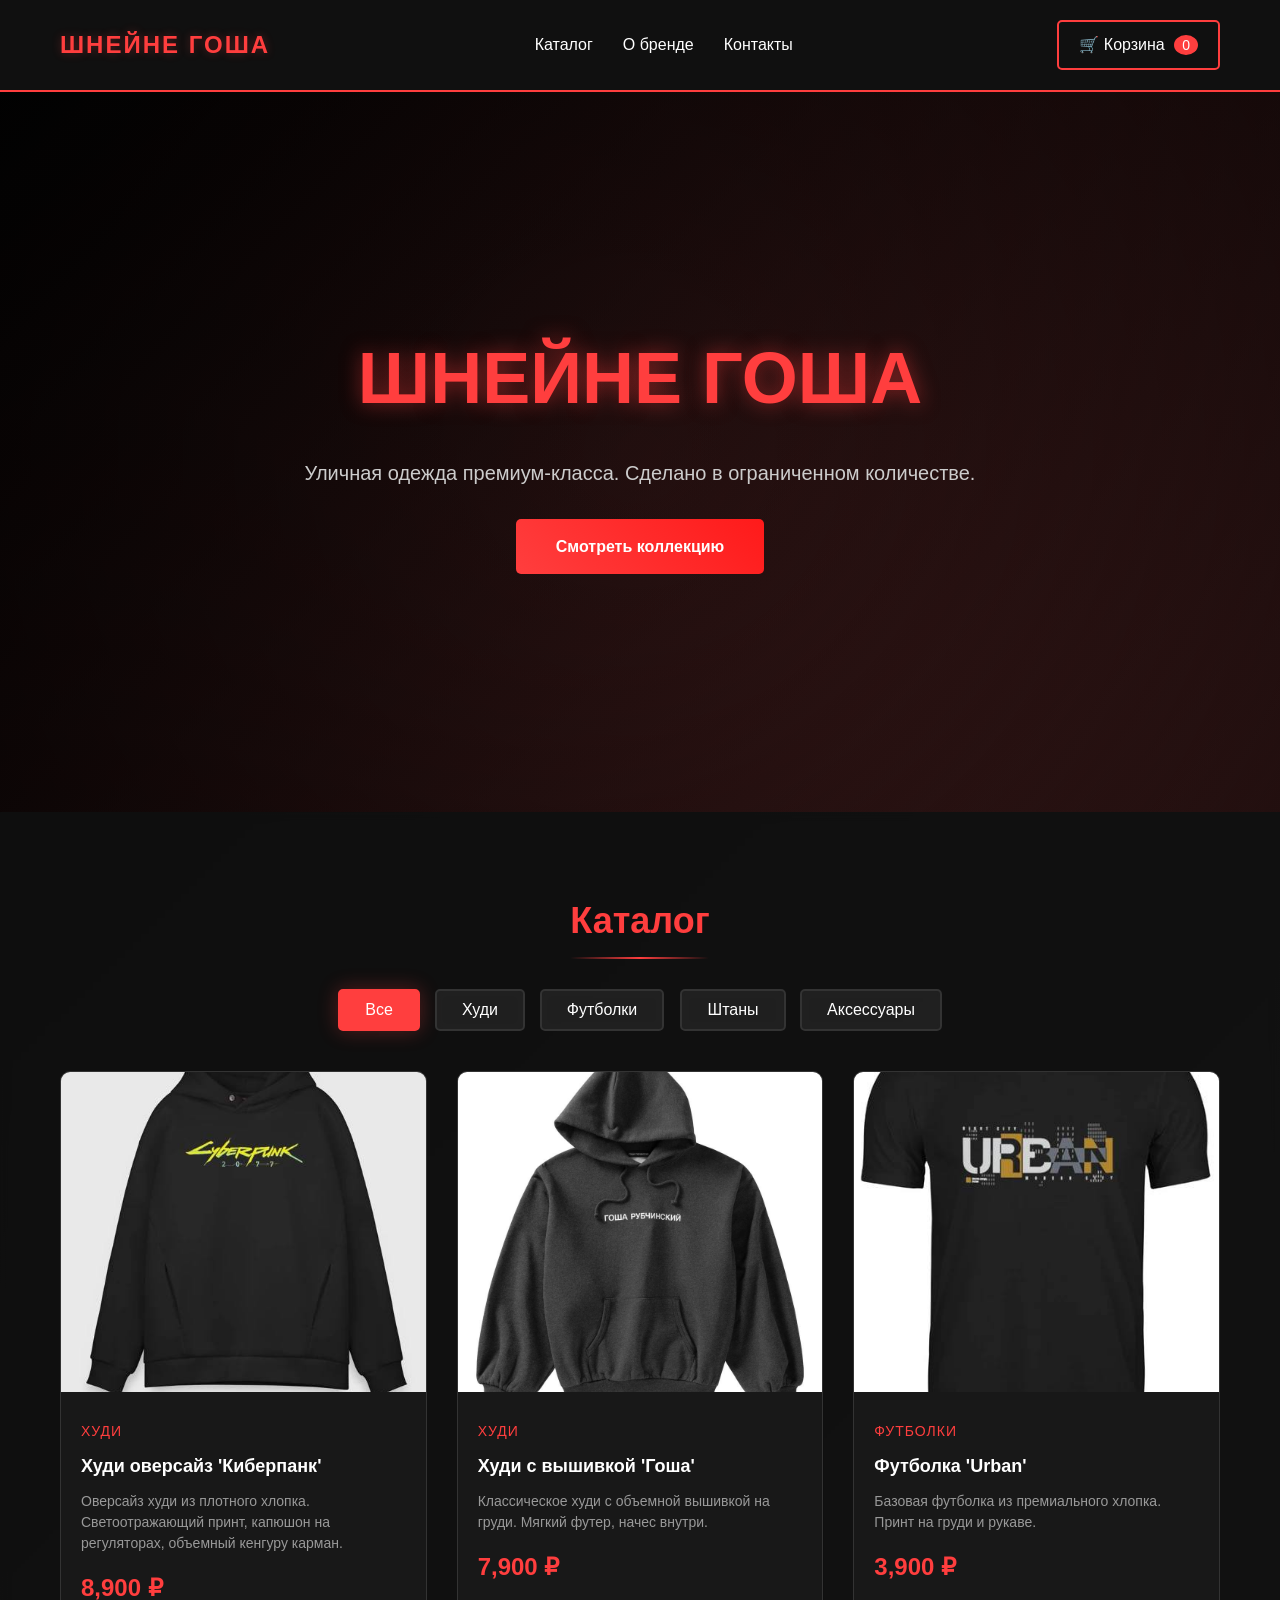
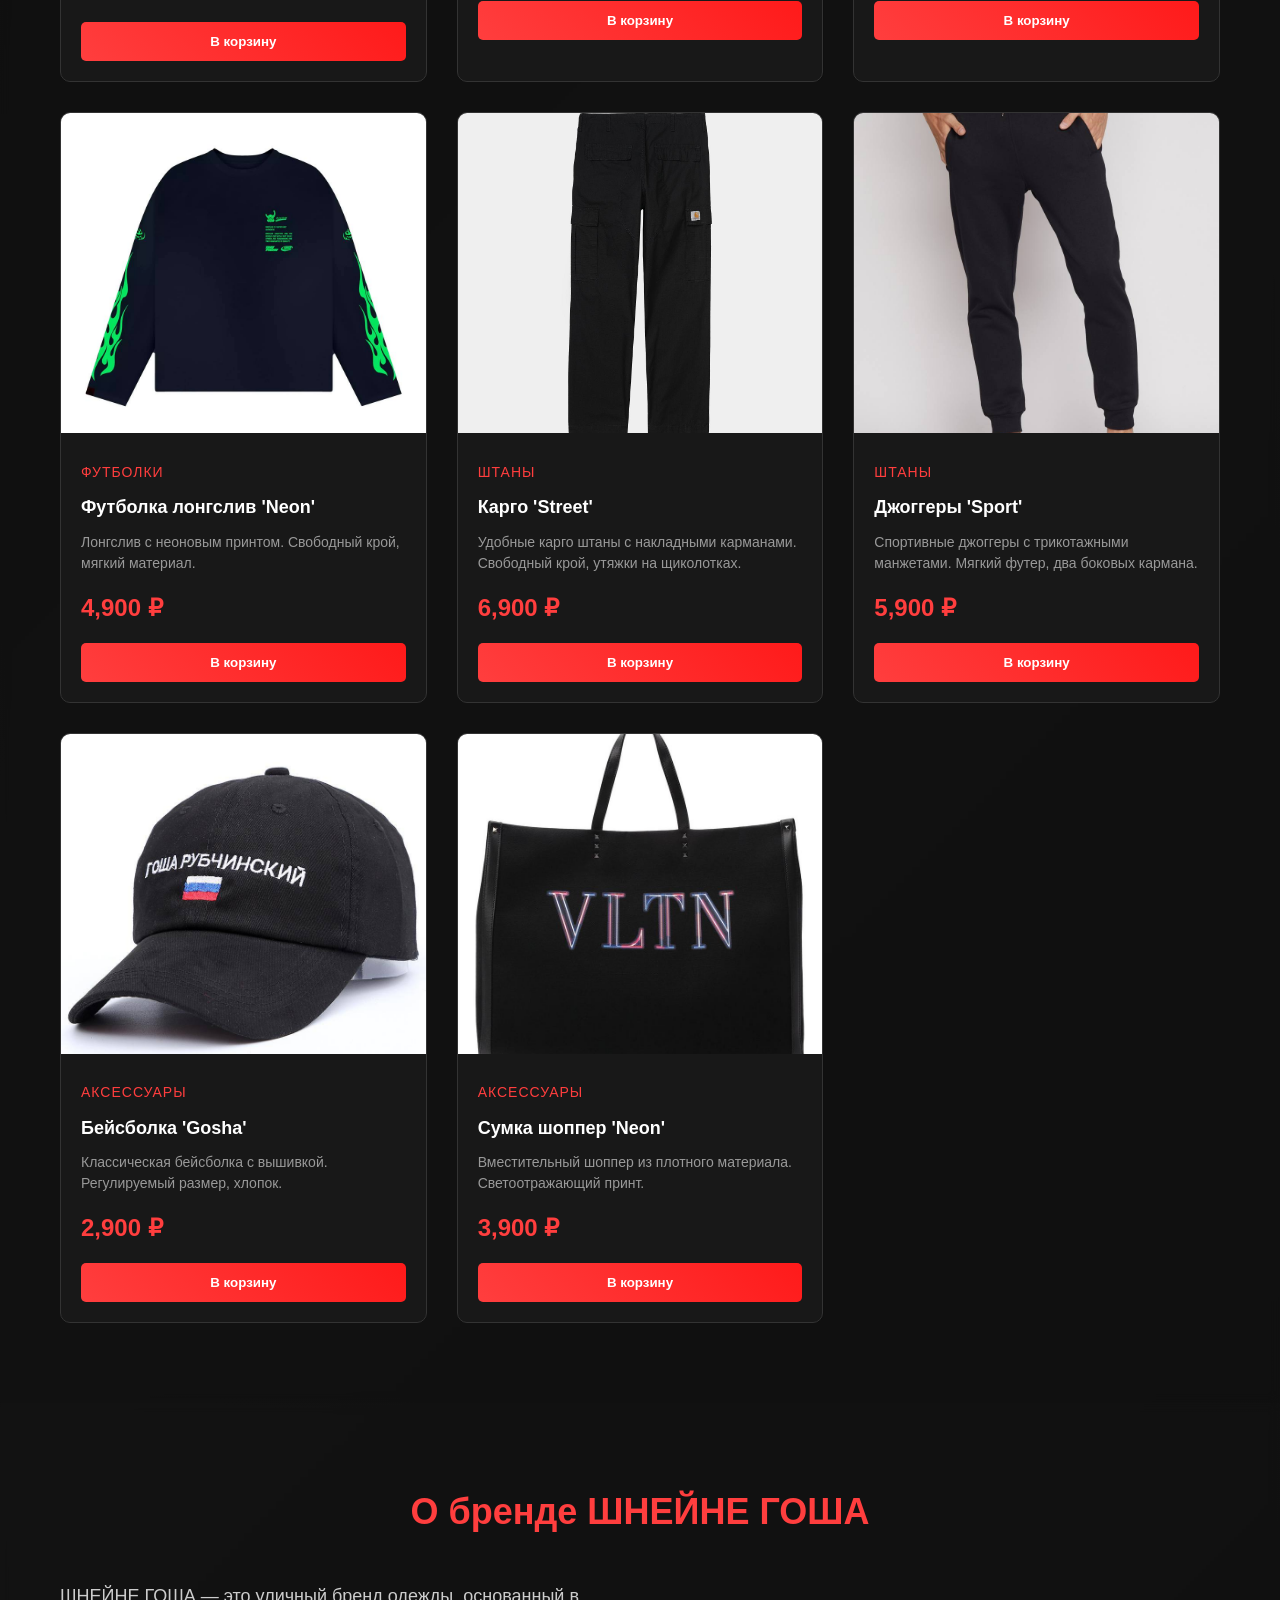
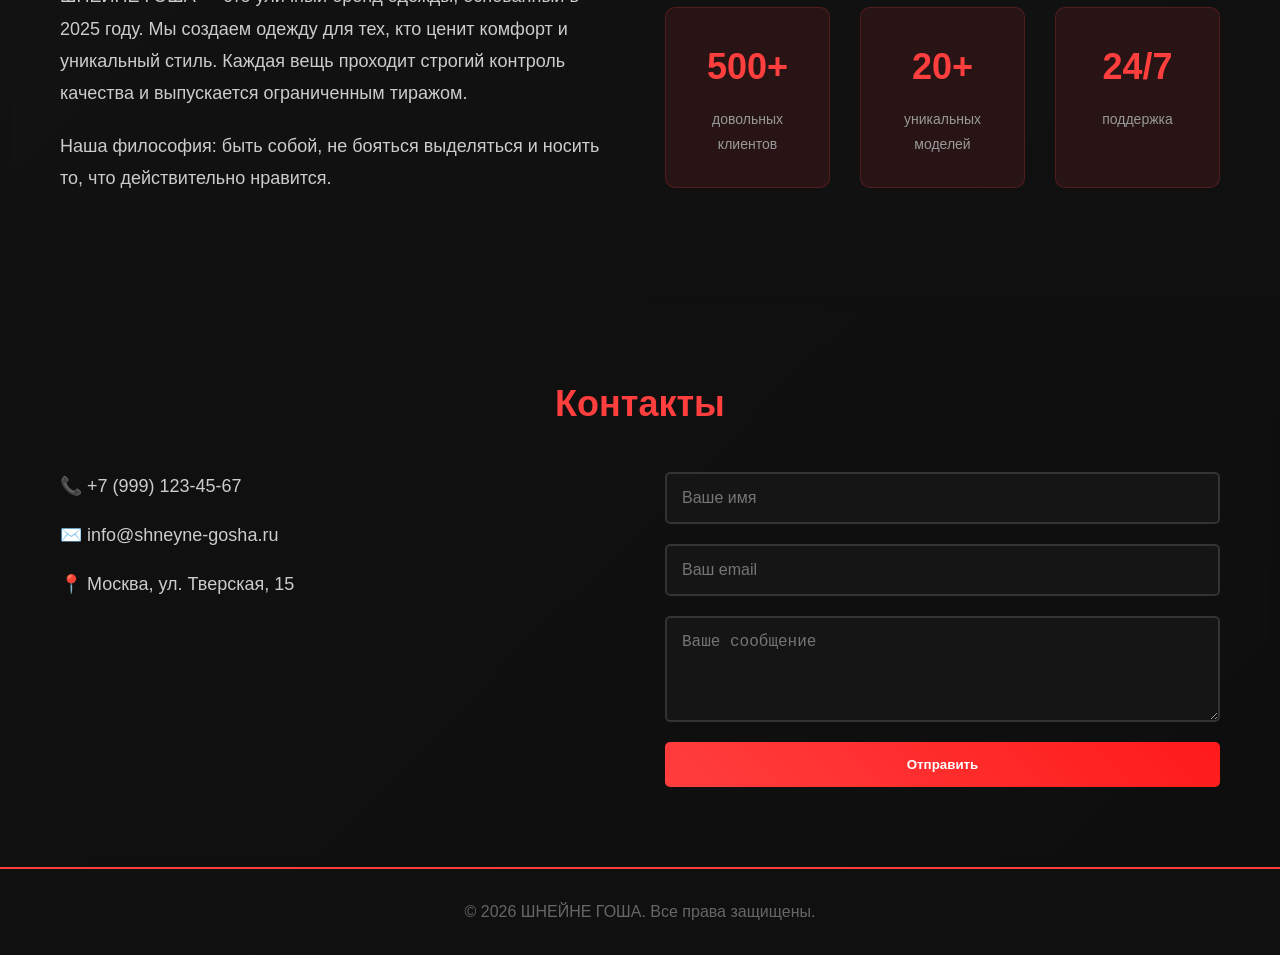
==== index.html @ 8d658443 "sait" ====
<!DOCTYPE html>
<html lang="ru">

<head>
  <meta charset="UTF-8">
  <meta name="viewport" content="width=device-width, initial-scale=1.0">
  <title>ШНЕЙНЕ ГОША | Официальный магазин одежды</title>
  <link rel="stylesheet" href="css/style.css">
</head>

<body>
  <!-- Навигация -->
  <nav class="navbar">
    <div class="container">
      <a href="index.html" class="logo">ШНЕЙНЕ ГОША</a>
      <ul class="nav-links">
        <li><a href="index.html">Каталог</a></li>
        <li><a href="#about">О бренде</a></li>
        <li><a href="#contact">Контакты</a></li>
      </ul>
      <a href="cart.html" class="cart-btn">
        🛒 Корзина <span class="cart-count">0</span>
      </a>
    </div>
  </nav>

  <!-- Герой секция -->
  <section class="hero">
    <div class="container">
      <h1>ШНЕЙНЕ ГОША</h1>
      <p>Уличная одежда премиум-класса. Сделано в ограниченном количестве.</p>
      <a href="#catalog" class="btn">Смотреть коллекцию</a>
    </div>
  </section>

  <!-- Каталог товаров -->
  <section id="catalog" class="catalog">
    <div class="container">
      <h2>Каталог</h2>
      <div class="filters">
        <button class="filter-btn active" data-category="all">Все</button>
        <button class="filter-btn" data-category="hoodies">Худи</button>
        <button class="filter-btn" data-category="tshirts">Футболки</button>
        <button class="filter-btn" data-category="pants">Штаны</button>
        <button class="filter-btn" data-category="accessories">Аксессуары</button>
      </div>

      <div class="products-grid" id="products-grid">
        <!-- Товары будут загружаться через JS -->
      </div>
    </div>
  </section>

  <!-- О бренде -->
  <section id="about" class="about">
    <div class="container">
      <h2>О бренде ШНЕЙНЕ ГОША</h2>
      <div class="about-content">
        <div class="about-text">
          <p>ШНЕЙНЕ ГОША — это уличный бренд одежды, основанный в 2025 году. Мы создаем одежду для тех, кто ценит
            комфорт и уникальный стиль. Каждая вещь проходит строгий контроль качества и выпускается ограниченным
            тиражом.</p>
          <p>Наша философия: быть собой, не бояться выделяться и носить то, что действительно нравится.</p>
        </div>
        <div class="about-stats">
          <div class="stat">
            <span class="stat-number">500+</span>
            <span class="stat-label">довольных клиентов</span>
          </div>
          <div class="stat">
            <span class="stat-number">20+</span>
            <span class="stat-label">уникальных моделей</span>
          </div>
          <div class="stat">
            <span class="stat-number">24/7</span>
            <span class="stat-label">поддержка</span>
          </div>
        </div>
      </div>
    </div>
  </section>

  <!-- Контакты -->
  <section id="contact" class="contact">
    <div class="container">
      <h2>Контакты</h2>
      <div class="contact-content">
        <div class="contact-info">
          <p>📞 +7 (999) 123-45-67</p>
          <p>✉️ info@shneyne-gosha.ru</p>
          <p>📍 Москва, ул. Тверская, 15</p>
        </div>
        <form class="contact-form" id="contactForm">
          <input type="text" placeholder="Ваше имя" required>
          <input type="email" placeholder="Ваш email" required>
          <textarea placeholder="Ваше сообщение" rows="4" required></textarea>
          <button type="submit" class="btn">Отправить</button>
        </form>
      </div>
    </div>
  </section>

  <!-- Футер -->
  <footer class="footer">
    <div class="container">
      <p>© 2026 ШНЕЙНЕ ГОША. Все права защищены.</p>
    </div>
  </footer>

  <script src="js/main.js"></script>
</body>

</html>
---- css/style.css ----
/* Общие стили с новым градиентным фоном */
* {
    margin: 0;
    padding: 0;
    box-sizing: border-box;
}

body {
    font-family: 'Inter', -apple-system, BlinkMacSystemFont, 'Segoe UI', Roboto, sans-serif;
    background: linear-gradient(135deg, #0a0a0a 0%, #1a1a1a 50%, #0f0f0f 100%);
    color: #ffffff;
    line-height: 1.6;
    min-height: 100vh;
}

.container {
    max-width: 1200px;
    margin: 0 auto;
    padding: 0 20px;
}

/* Навигация */
.navbar {
    background: rgba(17, 17, 17, 0.95);
    backdrop-filter: blur(10px);
    padding: 20px 0;
    position: sticky;
    top: 0;
    z-index: 1000;
    border-bottom: 2px solid #ff3e3e;
}

.navbar .container {
    display: flex;
    justify-content: space-between;
    align-items: center;
}

.logo {
    font-size: 24px;
    font-weight: 800;
    color: #ff3e3e;
    text-decoration: none;
    letter-spacing: 2px;
    text-shadow: 0 0 10px rgba(255, 62, 62, 0.3);
}

.nav-links {
    display: flex;
    list-style: none;
    gap: 30px;
}

.nav-links a {
    color: #ffffff;
    text-decoration: none;
    font-weight: 500;
    transition: all 0.3s;
    position: relative;
}

.nav-links a::after {
    content: '';
    position: absolute;
    bottom: -5px;
    left: 0;
    width: 0;
    height: 2px;
    background: #ff3e3e;
    transition: width 0.3s;
}

.nav-links a:hover::after {
    width: 100%;
}

.nav-links a:hover {
    color: #ff3e3e;
}

.cart-btn {
    background: none;
    border: 2px solid #ff3e3e;
    color: #ffffff;
    padding: 10px 20px;
    cursor: pointer;
    font-size: 16px;
    border-radius: 5px;
    transition: all 0.3s;
    text-decoration: none;
    display: inline-block;
}

.cart-btn:hover {
    background-color: #ff3e3e;
    transform: scale(1.05);
    box-shadow: 0 0 20px rgba(255, 62, 62, 0.3);
}

.cart-count {
    background-color: #ff3e3e;
    padding: 2px 8px;
    border-radius: 50%;
    margin-left: 5px;
    font-size: 14px;
}

/* Герой секция */
.hero {
    height: 80vh;
    background: linear-gradient(135deg, rgba(0, 0, 0, 0.8) 0%, rgba(255, 62, 62, 0.2) 100%),
                url('https://via.placeholder.com/1920x1080/1a1a1a/ff3e3e?text=SHNEYNE+GOSHA') center/cover;
    display: flex;
    align-items: center;
    text-align: center;
    position: relative;
    overflow: hidden;
}

.hero::before {
    content: '';
    position: absolute;
    top: 0;
    left: 0;
    right: 0;
    bottom: 0;
    background: radial-gradient(circle at center, transparent 0%, rgba(0,0,0,0.5) 100%);
    pointer-events: none;
}

.hero .container {
    position: relative;
    z-index: 1;
}

.hero h1 {
    font-size: 72px;
    margin-bottom: 20px;
    color: #ff3e3e;
    text-shadow: 0 0 20px rgba(255, 62, 62, 0.5);
    animation: glow 2s ease-in-out infinite alternate;
}

@keyframes glow {
    from { text-shadow: 0 0 20px rgba(255, 62, 62, 0.5); }
    to { text-shadow: 0 0 40px rgba(255, 62, 62, 0.8), 0 0 60px rgba(255, 62, 62, 0.3); }
}

.hero p {
    font-size: 20px;
    margin-bottom: 30px;
    color: #cccccc;
}

.btn {
    display: inline-block;
    padding: 15px 40px;
    background: linear-gradient(45deg, #ff3e3e, #ff1a1a);
    color: #ffffff;
    text-decoration: none;
    border-radius: 5px;
    font-weight: 600;
    transition: all 0.3s;
    border: none;
    cursor: pointer;
    position: relative;
    overflow: hidden;
}

.btn::before {
    content: '';
    position: absolute;
    top: 0;
    left: -100%;
    width: 100%;
    height: 100%;
    background: linear-gradient(90deg, transparent, rgba(255,255,255,0.2), transparent);
    transition: left 0.5s;
}

.btn:hover::before {
    left: 100%;
}

.btn:hover {
    transform: translateY(-2px);
    box-shadow: 0 5px 30px rgba(255, 62, 62, 0.4);
}

/* Каталог */
.catalog {
    padding: 80px 0;
    background: rgba(15, 15, 15, 0.7);
    backdrop-filter: blur(5px);
}

.catalog h2 {
    text-align: center;
    font-size: 36px;
    margin-bottom: 40px;
    color: #ff3e3e;
    position: relative;
    display: inline-block;
    left: 50%;
    transform: translateX(-50%);
}

.catalog h2::after {
    content: '';
    position: absolute;
    bottom: -10px;
    left: 0;
    width: 100%;
    height: 2px;
    background: linear-gradient(90deg, transparent, #ff3e3e, transparent);
}

.filters {
    display: flex;
    justify-content: center;
    gap: 15px;
    margin-bottom: 40px;
    flex-wrap: wrap;
}

.filter-btn {
    padding: 10px 25px;
    background: rgba(51, 51, 51, 0.5);
    border: 2px solid #333333;
    color: #ffffff;
    cursor: pointer;
    border-radius: 5px;
    font-size: 16px;
    transition: all 0.3s;
    backdrop-filter: blur(5px);
}

.filter-btn:hover,
.filter-btn.active {
    background-color: #ff3e3e;
    border-color: #ff3e3e;
    box-shadow: 0 0 20px rgba(255, 62, 62, 0.3);
}

.products-grid {
    display: grid;
    grid-template-columns: repeat(auto-fill, minmax(280px, 1fr));
    gap: 30px;
}

.product-card {
    background: rgba(26, 26, 26, 0.9);
    backdrop-filter: blur(10px);
    border-radius: 10px;
    overflow: hidden;
    transition: all 0.3s;
    cursor: pointer;
    border: 1px solid #333333;
    position: relative;
}

.product-card::before {
    content: '';
    position: absolute;
    top: 0;
    left: 0;
    right: 0;
    bottom: 0;
    border-radius: 10px;
    padding: 2px;
    background: linear-gradient(45deg, transparent, #ff3e3e, transparent);
    -webkit-mask: linear-gradient(#fff 0 0) content-box, linear-gradient(#fff 0 0);
    mask: linear-gradient(#fff 0 0) content-box, linear-gradient(#fff 0 0);
    -webkit-mask-composite: xor;
    mask-composite: exclude;
    opacity: 0;
    transition: opacity 0.3s;
}

.product-card:hover::before {
    opacity: 1;
}

.product-card:hover {
    transform: translateY(-5px) scale(1.02);
    box-shadow: 0 10px 40px rgba(255, 62, 62, 0.2);
}

.product-image {
    width: 100%;
    height: 320px;
    object-fit: cover;
    background: linear-gradient(45deg, #262626, #1a1a1a);
}

.product-info {
    padding: 20px;
}

.product-title {
    font-size: 18px;
    font-weight: 600;
    margin-bottom: 10px;
    color: #ffffff;
}

.product-category {
    color: #ff3e3e;
    font-size: 14px;
    margin-bottom: 10px;
    text-transform: uppercase;
    letter-spacing: 1px;
}

.product-description {
    color: #999999;
    font-size: 14px;
    margin-bottom: 15px;
    line-height: 1.5;
}

.product-price {
    font-size: 24px;
    font-weight: 700;
    color: #ff3e3e;
    margin-bottom: 15px;
}

.add-to-cart {
    width: 100%;
    padding: 12px;
    background: linear-gradient(45deg, #ff3e3e, #ff1a1a);
    color: #ffffff;
    border: none;
    border-radius: 5px;
    font-weight: 600;
    cursor: pointer;
    transition: all 0.3s;
    position: relative;
    overflow: hidden;
}

.add-to-cart:hover {
    transform: scale(1.02);
    box-shadow: 0 0 20px rgba(255, 62, 62, 0.3);
}

/* О бренде */
.about {
    padding: 80px 0;
    background: rgba(17, 17, 17, 0.7);
    backdrop-filter: blur(5px);
}

.about h2 {
    text-align: center;
    font-size: 36px;
    margin-bottom: 40px;
    color: #ff3e3e;
}

.about-content {
    display: grid;
    grid-template-columns: 1fr 1fr;
    gap: 50px;
    align-items: center;
}

.about-text p {
    margin-bottom: 20px;
    color: #cccccc;
    font-size: 18px;
    line-height: 1.8;
}

.about-stats {
    display: grid;
    grid-template-columns: repeat(3, 1fr);
    gap: 30px;
    text-align: center;
}

.stat {
    background: rgba(255, 62, 62, 0.1);
    padding: 30px;
    border-radius: 10px;
    border: 1px solid rgba(255, 62, 62, 0.2);
    transition: transform 0.3s;
}

.stat:hover {
    transform: translateY(-5px);
    background: rgba(255, 62, 62, 0.15);
}

.stat-number {
    display: block;
    font-size: 36px;
    font-weight: 700;
    color: #ff3e3e;
    margin-bottom: 10px;
}

.stat-label {
    color: #999999;
    font-size: 14px;
}

/* Контакты */
.contact {
    padding: 80px 0;
    background: rgba(15, 15, 15, 0.7);
    backdrop-filter: blur(5px);
}

.contact h2 {
    text-align: center;
    font-size: 36px;
    margin-bottom: 40px;
    color: #ff3e3e;
}

.contact-content {
    display: grid;
    grid-template-columns: 1fr 1fr;
    gap: 50px;
}

.contact-info p {
    margin-bottom: 20px;
    font-size: 18px;
    color: #cccccc;
    display: flex;
    align-items: center;
    gap: 10px;
}

.contact-form {
    display: flex;
    flex-direction: column;
    gap: 20px;
}

.contact-form input,
.contact-form textarea {
    padding: 15px;
    background: rgba(26, 26, 26, 0.7);
    border: 2px solid #333333;
    color: #ffffff;
    border-radius: 5px;
    font-size: 16px;
    transition: all 0.3s;
    backdrop-filter: blur(5px);
}

.contact-form input:focus,
.contact-form textarea:focus {
    outline: none;
    border-color: #ff3e3e;
    box-shadow: 0 0 20px rgba(255, 62, 62, 0.2);
}

/* Страница товара */
.product-page {
    padding: 40px 0;
    min-height: 60vh;
}

.breadcrumbs {
    margin-bottom: 30px;
    color: #666666;
}

.breadcrumbs a {
    color: #ff3e3e;
    text-decoration: none;
    transition: color 0.3s;
}

.breadcrumbs a:hover {
    color: #ff1a1a;
    text-decoration: underline;
}

.product-detail {
    display: grid;
    grid-template-columns: 1fr 1fr;
    gap: 50px;
    margin-bottom: 60px;
}

.product-detail-image {
    width: 100%;
    height: 500px;
    object-fit: cover;
    border-radius: 10px;
    background: linear-gradient(45deg, #1a1a1a, #262626);
    border: 1px solid #333333;
    transition: transform 0.3s, box-shadow 0.3s;
}

.product-detail-image:hover {
    transform: scale(1.02);
    box-shadow: 0 0 40px rgba(255, 62, 62, 0.3);
}

.product-detail-info h1 {
    font-size: 36px;
    margin-bottom: 20px;
    color: #ffffff;
}

.product-detail-category {
    color: #ff3e3e;
    font-size: 16px;
    margin-bottom: 20px;
    text-transform: uppercase;
    letter-spacing: 2px;
}

.product-detail-price {
    font-size: 36px;
    font-weight: 700;
    color: #ff3e3e;
    margin-bottom: 30px;
}

.product-detail-description {
    color: #cccccc;
    margin-bottom: 30px;
    line-height: 1.8;
}

.product-specs {
    margin-bottom: 30px;
    padding: 20px;
    background: rgba(26, 26, 26, 0.7);
    border-radius: 5px;
    backdrop-filter: blur(5px);
    border: 1px solid #333333;
}

.product-specs h3 {
    color: #ffffff;
    margin-bottom: 15px;
}

.product-specs ul {
    list-style: none;
    color: #999999;
}

.product-specs li {
    margin-bottom: 10px;
    padding-left: 20px;
    position: relative;
}

.product-specs li:before {
    content: "•";
    color: #ff3e3e;
    position: absolute;
    left: 0;
    font-size: 20px;
}

/* Страница корзины */
.cart-page {
    padding: 40px 0;
    min-height: 60vh;
}

.cart-title {
    font-size: 36px;
    margin-bottom: 40px;
    color: #ff3e3e;
    text-align: center;
}

.cart-content {
    background: rgba(26, 26, 26, 0.7);
    backdrop-filter: blur(10px);
    border-radius: 10px;
    padding: 30px;
    border: 1px solid #333333;
}

.cart-empty {
    text-align: center;
    padding: 60px 20px;
}

.cart-empty p {
    color: #999999;
    font-size: 18px;
    margin-bottom: 30px;
}

.cart-items {
    margin-bottom: 30px;
}

.cart-item {
    display: grid;
    grid-template-columns: 100px 2fr 1fr 1fr auto;
    gap: 20px;
    align-items: center;
    padding: 20px;
    border-bottom: 1px solid #333333;
    transition: background-color 0.3s;
}

.cart-item:hover {
    background: rgba(255, 62, 62, 0.05);
}

.cart-item-image {
    width: 100px;
    height: 100px;
    object-fit: cover;
    border-radius: 5px;
    background: linear-gradient(45deg, #262626, #1a1a1a);
}

.cart-item-info h3 {
    color: #ffffff;
    margin-bottom: 5px;
    font-size: 18px;
}

.cart-item-info p {
    color: #999999;
    font-size: 14px;
}

.cart-item-price {
    color: #ff3e3e;
    font-size: 18px;
    font-weight: 600;
}

.cart-item-quantity {
    display: flex;
    align-items: center;
    gap: 10px;
}

.quantity-btn {
    width: 30px;
    height: 30px;
    background: rgba(255, 62, 62, 0.1);
    border: 1px solid #ff3e3e;
    color: #ffffff;
    cursor: pointer;
    border-radius: 5px;
    font-size: 18px;
    transition: all 0.3s;
}

.quantity-btn:hover {
    background: #ff3e3e;
}

.quantity-value {
    color: #ffffff;
    font-size: 16px;
    min-width: 30px;
    text-align: center;
}

.remove-btn {
    background: none;
    border: none;
    color: #ff3e3e;
    cursor: pointer;
    font-size: 20px;
    transition: all 0.3s;
    padding: 5px 10px;
}

.remove-btn:hover {
    transform: scale(1.2);
    color: #ff1a1a;
}

.cart-summary {
    background: rgba(0, 0, 0, 0.3);
    border-radius: 10px;
    padding: 30px;
    margin-top: 30px;
}

.cart-total {
    display: flex;
    justify-content: space-between;
    align-items: center;
    margin-bottom: 20px;
    font-size: 24px;
    color: #ffffff;
}

.cart-total span:last-child {
    color: #ff3e3e;
    font-weight: 700;
}

.cart-actions {
    display: flex;
    gap: 20px;
    justify-content: flex-end;
}

.clear-cart-btn {
    padding: 12px 30px;
    background: rgba(255, 62, 62, 0.1);
    border: 2px solid #ff3e3e;
    color: #ffffff;
    border-radius: 5px;
    cursor: pointer;
    font-size: 16px;
    font-weight: 600;
    transition: all 0.3s;
}

.clear-cart-btn:hover {
    background: #ff3e3e;
}

.checkout-btn {
    padding: 12px 40px;
    background: linear-gradient(45deg, #ff3e3e, #ff1a1a);
    border: none;
    color: #ffffff;
    border-radius: 5px;
    cursor: pointer;
    font-size: 16px;
    font-weight: 600;
    transition: all 0.3s;
}

.checkout-btn:hover {
    transform: translateY(-2px);
    box-shadow: 0 5px 30px rgba(255, 62, 62, 0.4);
}

/* Размеры */
.size-selector {
    margin-bottom: 30px;
}

.size-selector h3 {
    margin-bottom: 15px;
    color: #ffffff;
}

.sizes {
    display: flex;
    gap: 10px;
    flex-wrap: wrap;
}

.size-btn {
    width: 50px;
    height: 50px;
    border: 2px solid #333333;
    background: none;
    color: #ffffff;
    cursor: pointer;
    border-radius: 5px;
    font-size: 16px;
    font-weight: 600;
    transition: all 0.3s;
}

.size-btn:hover,
.size-btn.active {
    background-color: #ff3e3e;
    border-color: #ff3e3e;
    box-shadow: 0 0 20px rgba(255, 62, 62, 0.3);
}

.add-to-cart-large {
    padding: 15px 40px;
    background: linear-gradient(45deg, #ff3e3e, #ff1a1a);
    color: #ffffff;
    border: none;
    border-radius: 5px;
    font-size: 18px;
    font-weight: 600;
    cursor: pointer;
    transition: all 0.3s;
    position: relative;
    overflow: hidden;
}

.add-to-cart-large:hover {
    transform: translateY(-2px);
    box-shadow: 0 5px 30px rgba(255, 62, 62, 0.4);
}

/* Футер */
.footer {
    background: rgba(17, 17, 17, 0.95);
    backdrop-filter: blur(10px);
    padding: 30px 0;
    text-align: center;
    border-top: 2px solid #ff3e3e;
}

.footer p {
    color: #666666;
}

/* Адаптивность */
@media (max-width: 768px) {
    .navbar .container {
        flex-direction: column;
        gap: 15px;
    }

    .nav-links {
        flex-wrap: wrap;
        justify-content: center;
    }

    .hero h1 {
        font-size: 48px;
    }

    .about-content,
    .contact-content,
    .product-detail {
        grid-template-columns: 1fr;
    }

    .about-stats {
        grid-template-columns: 1fr;
    }

    .product-detail-image {
        height: 300px;
    }

    .cart-item {
        grid-template-columns: 80px 1fr;
        grid-template-rows: auto auto auto;
        gap: 10px;
    }

    .cart-item-image {
        grid-row: span 3;
    }

    .cart-item-info {
        grid-column: 2;
    }

    .cart-item-price {
        grid-column: 2;
    }

    .cart-item-quantity {
        grid-column: 2;
    }

    .remove-btn {
        grid-column: 2;
        justify-self: start;
    }

    .cart-actions {
        flex-direction: column;
    }

    .clear-cart-btn,
    .checkout-btn {
        width: 100%;
    }
}
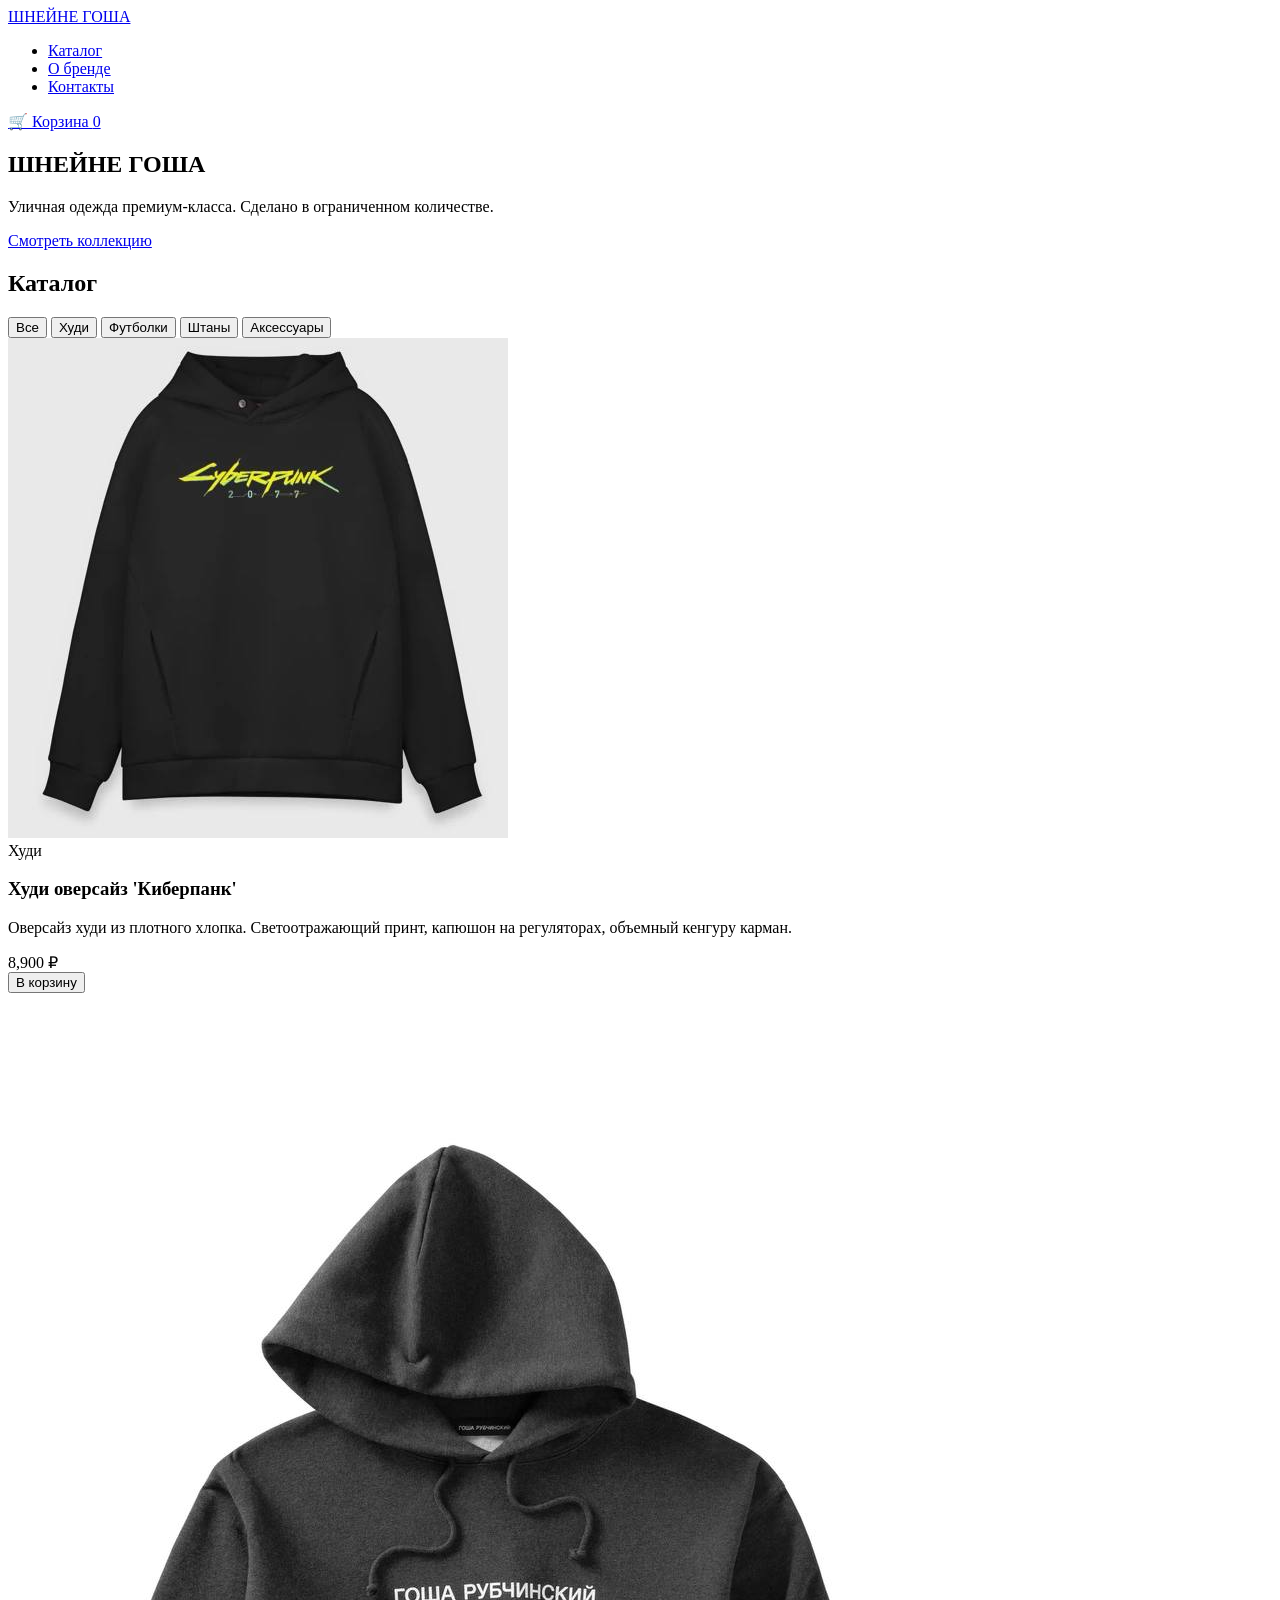
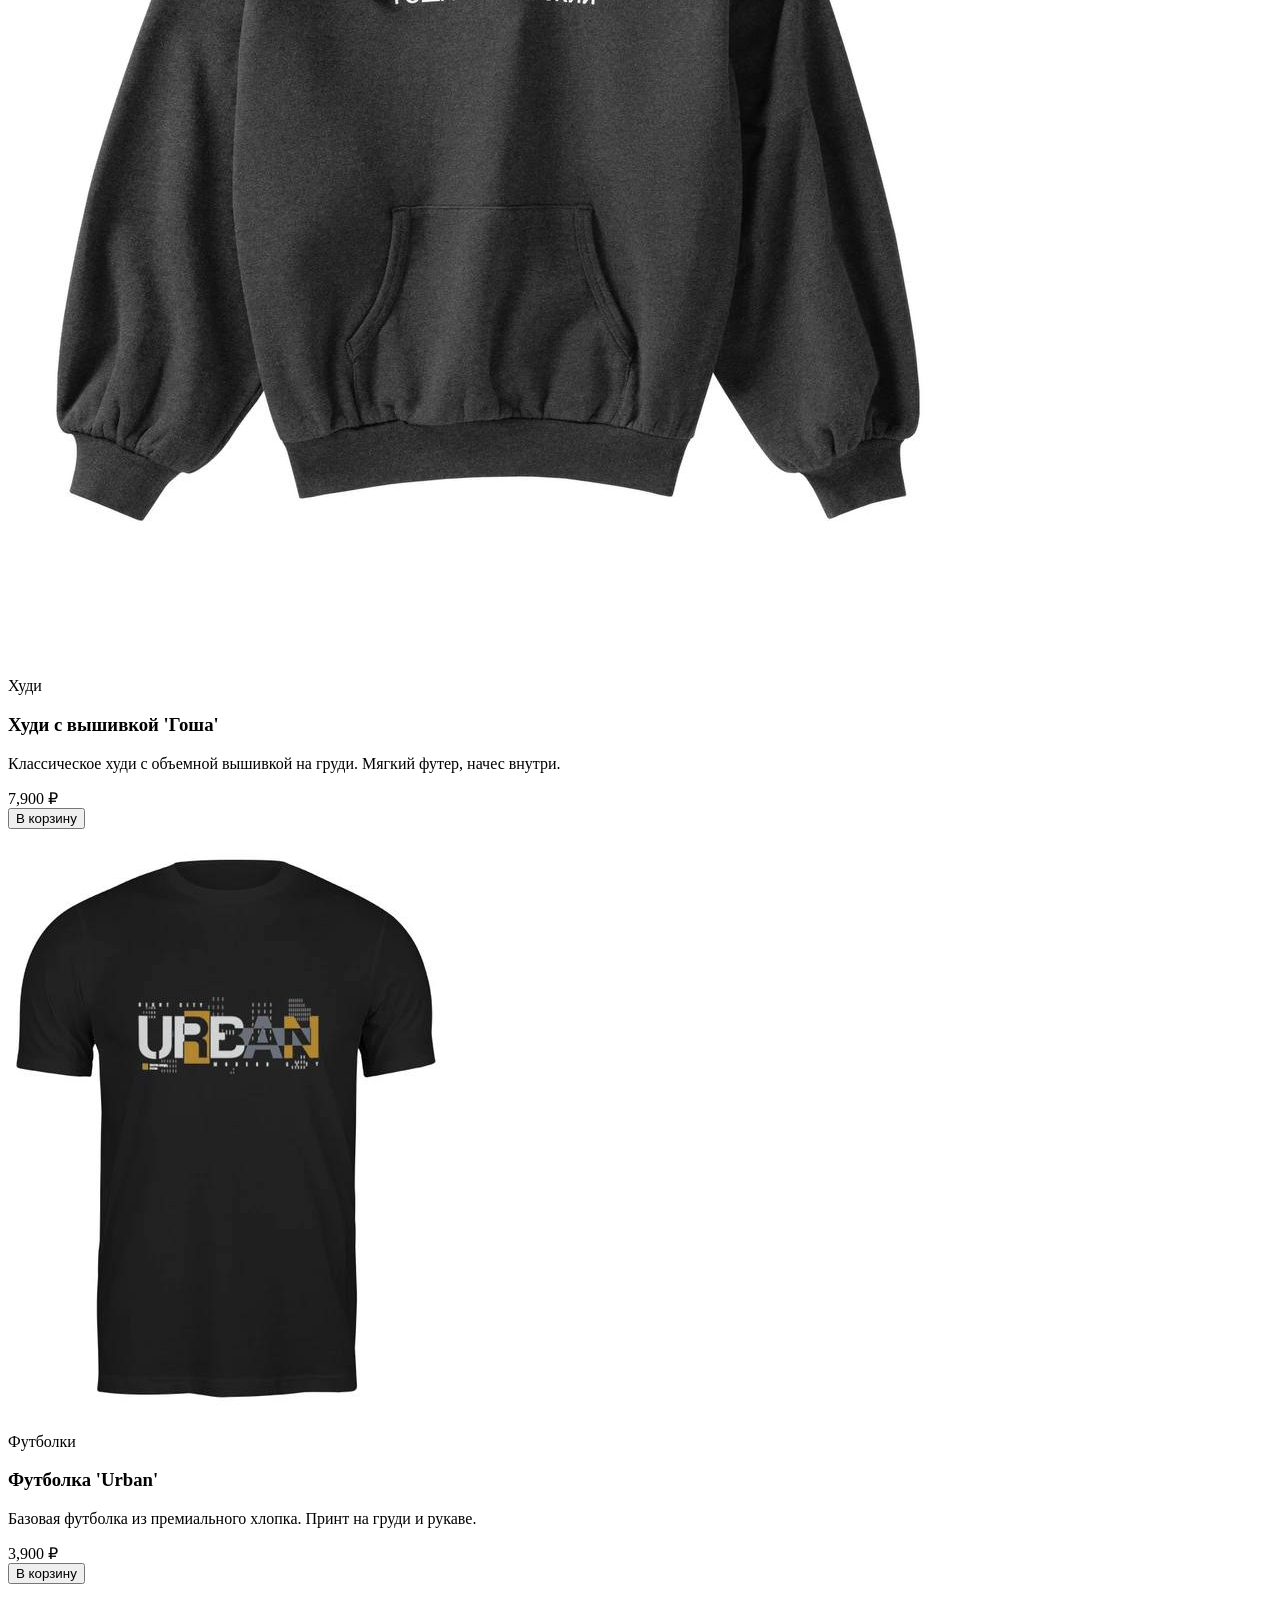
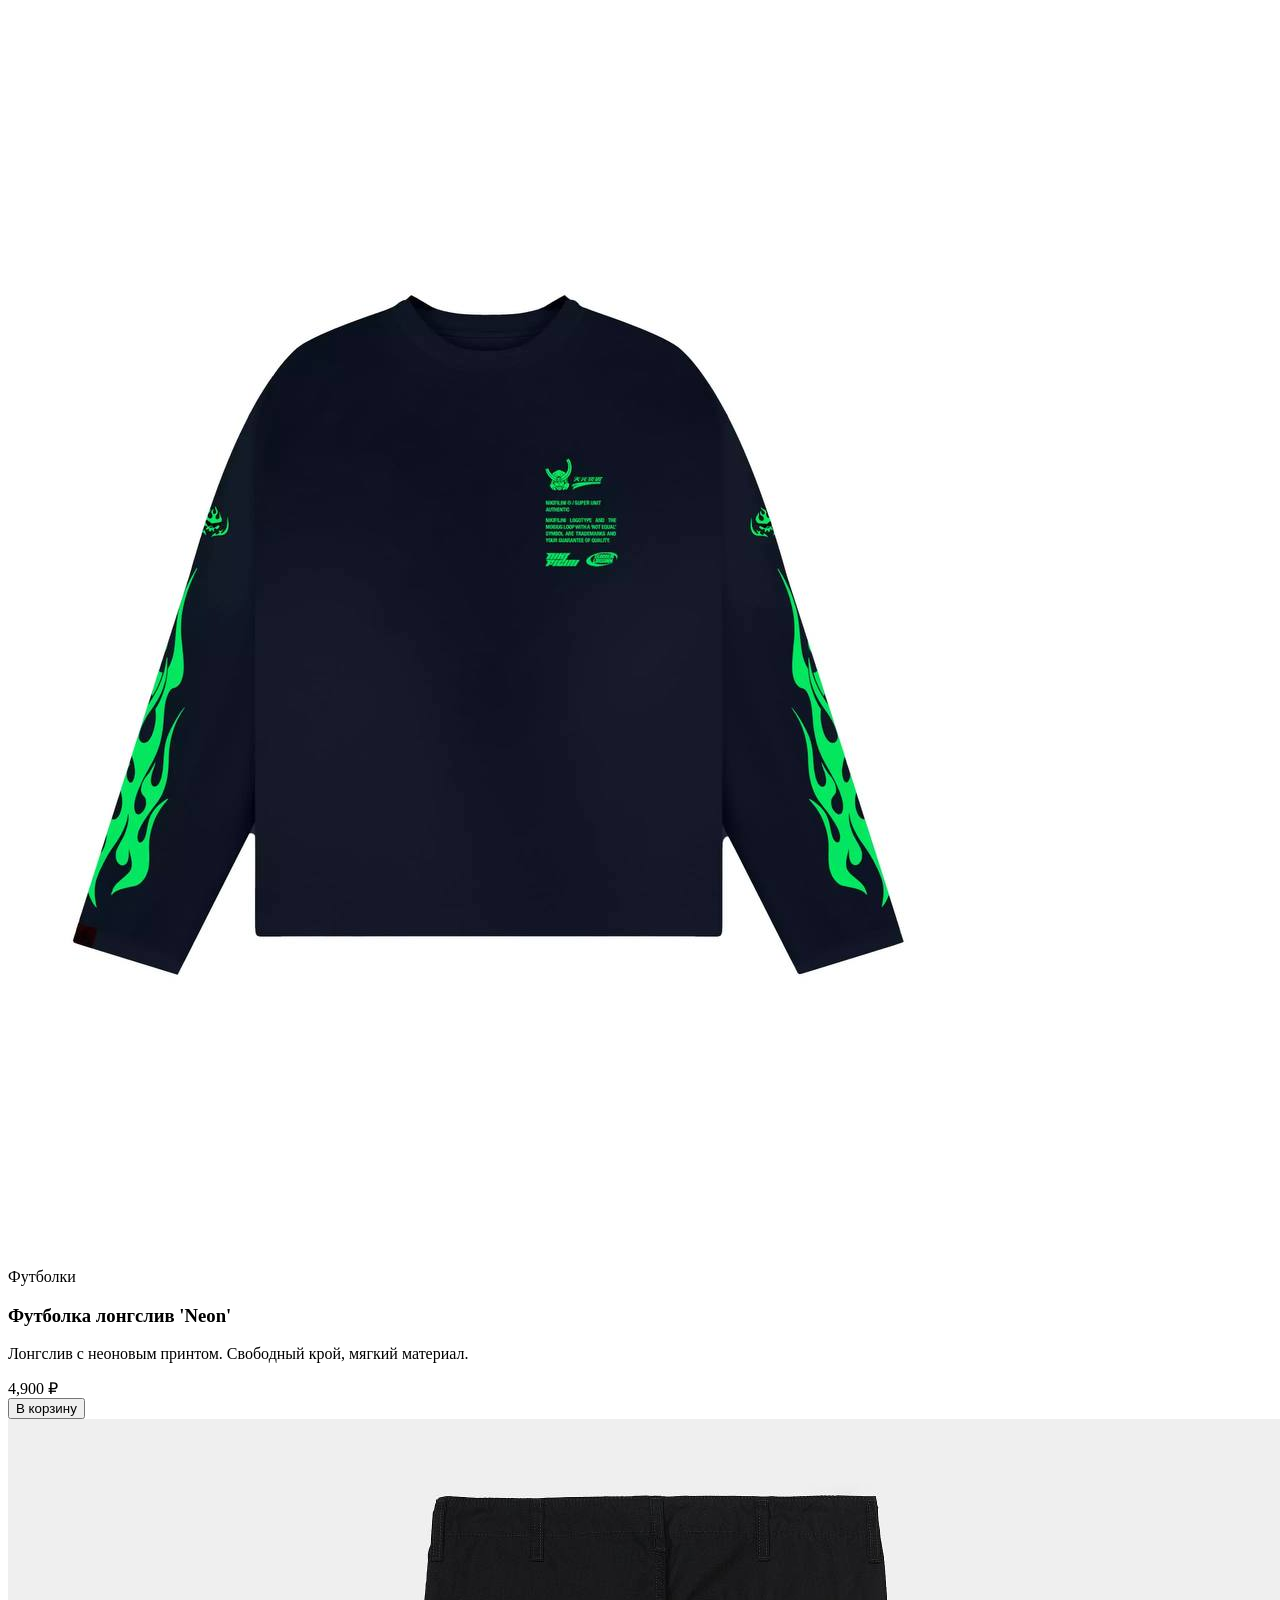
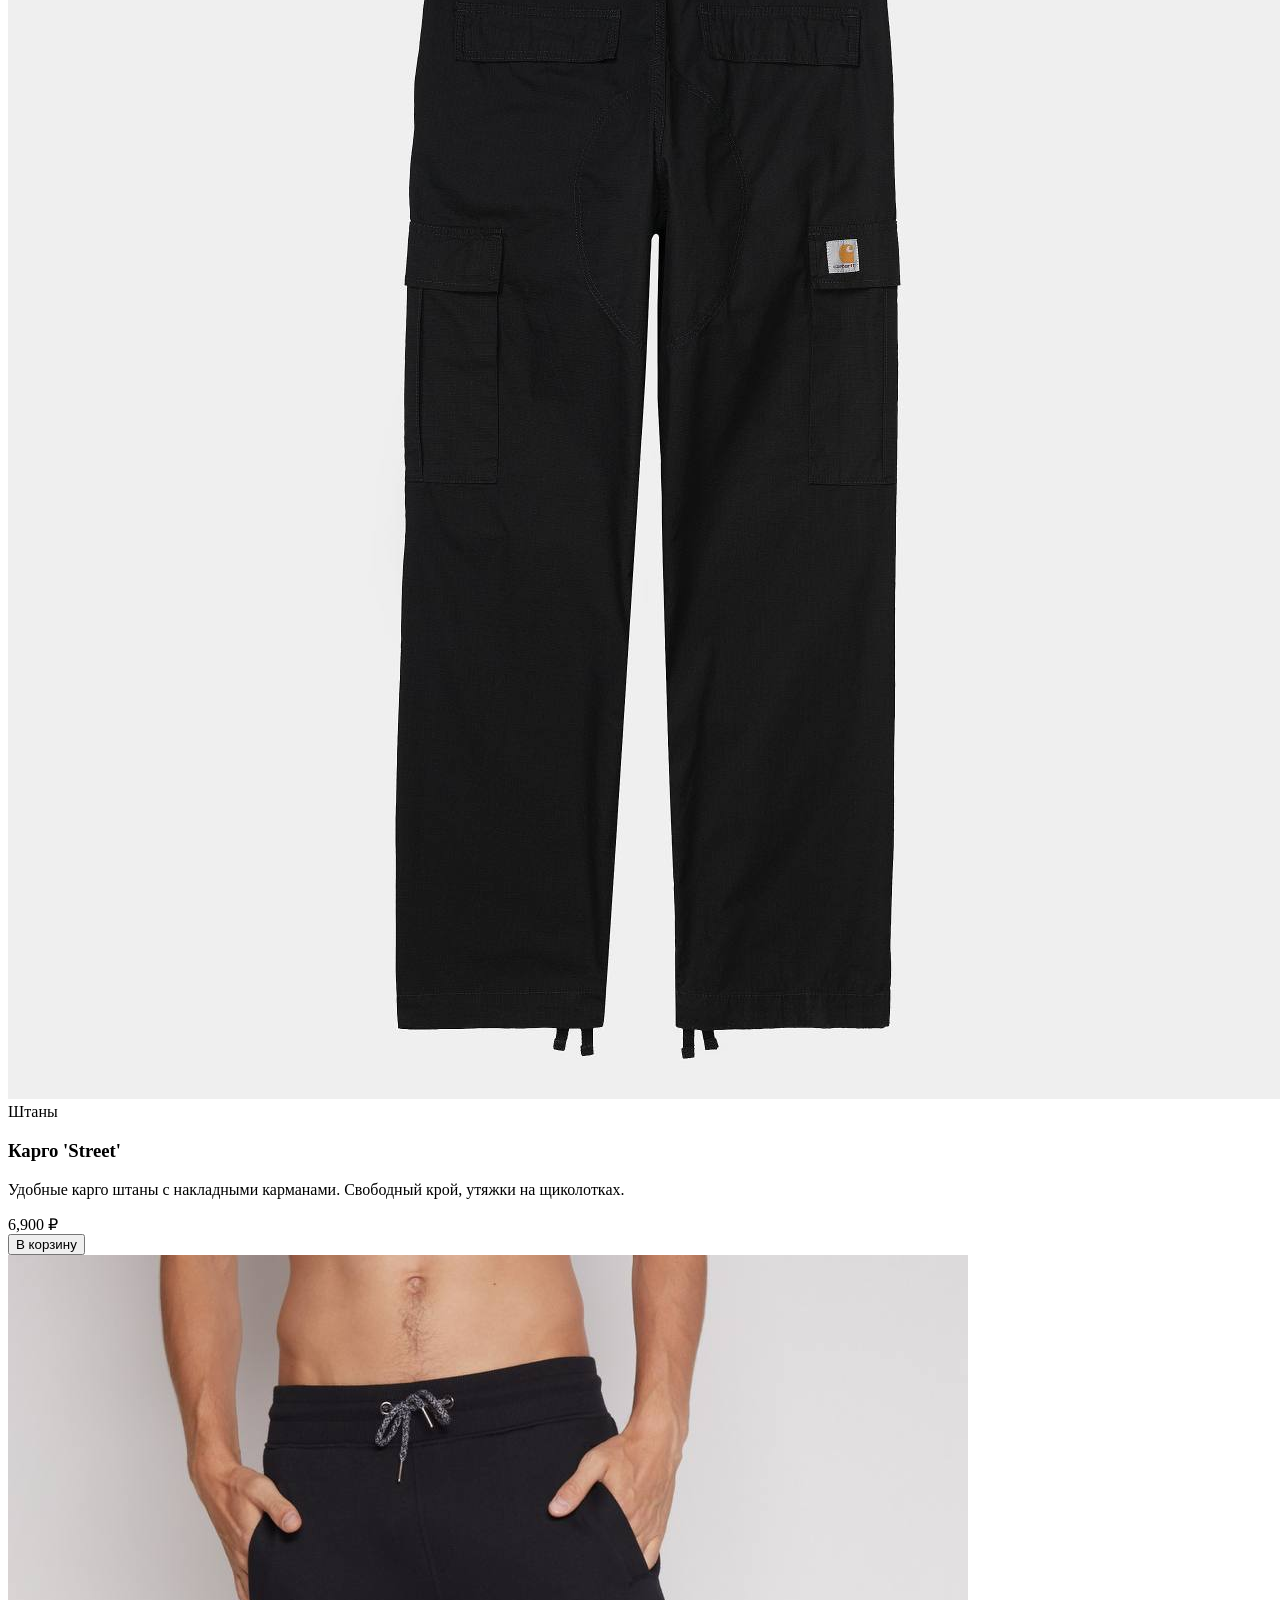
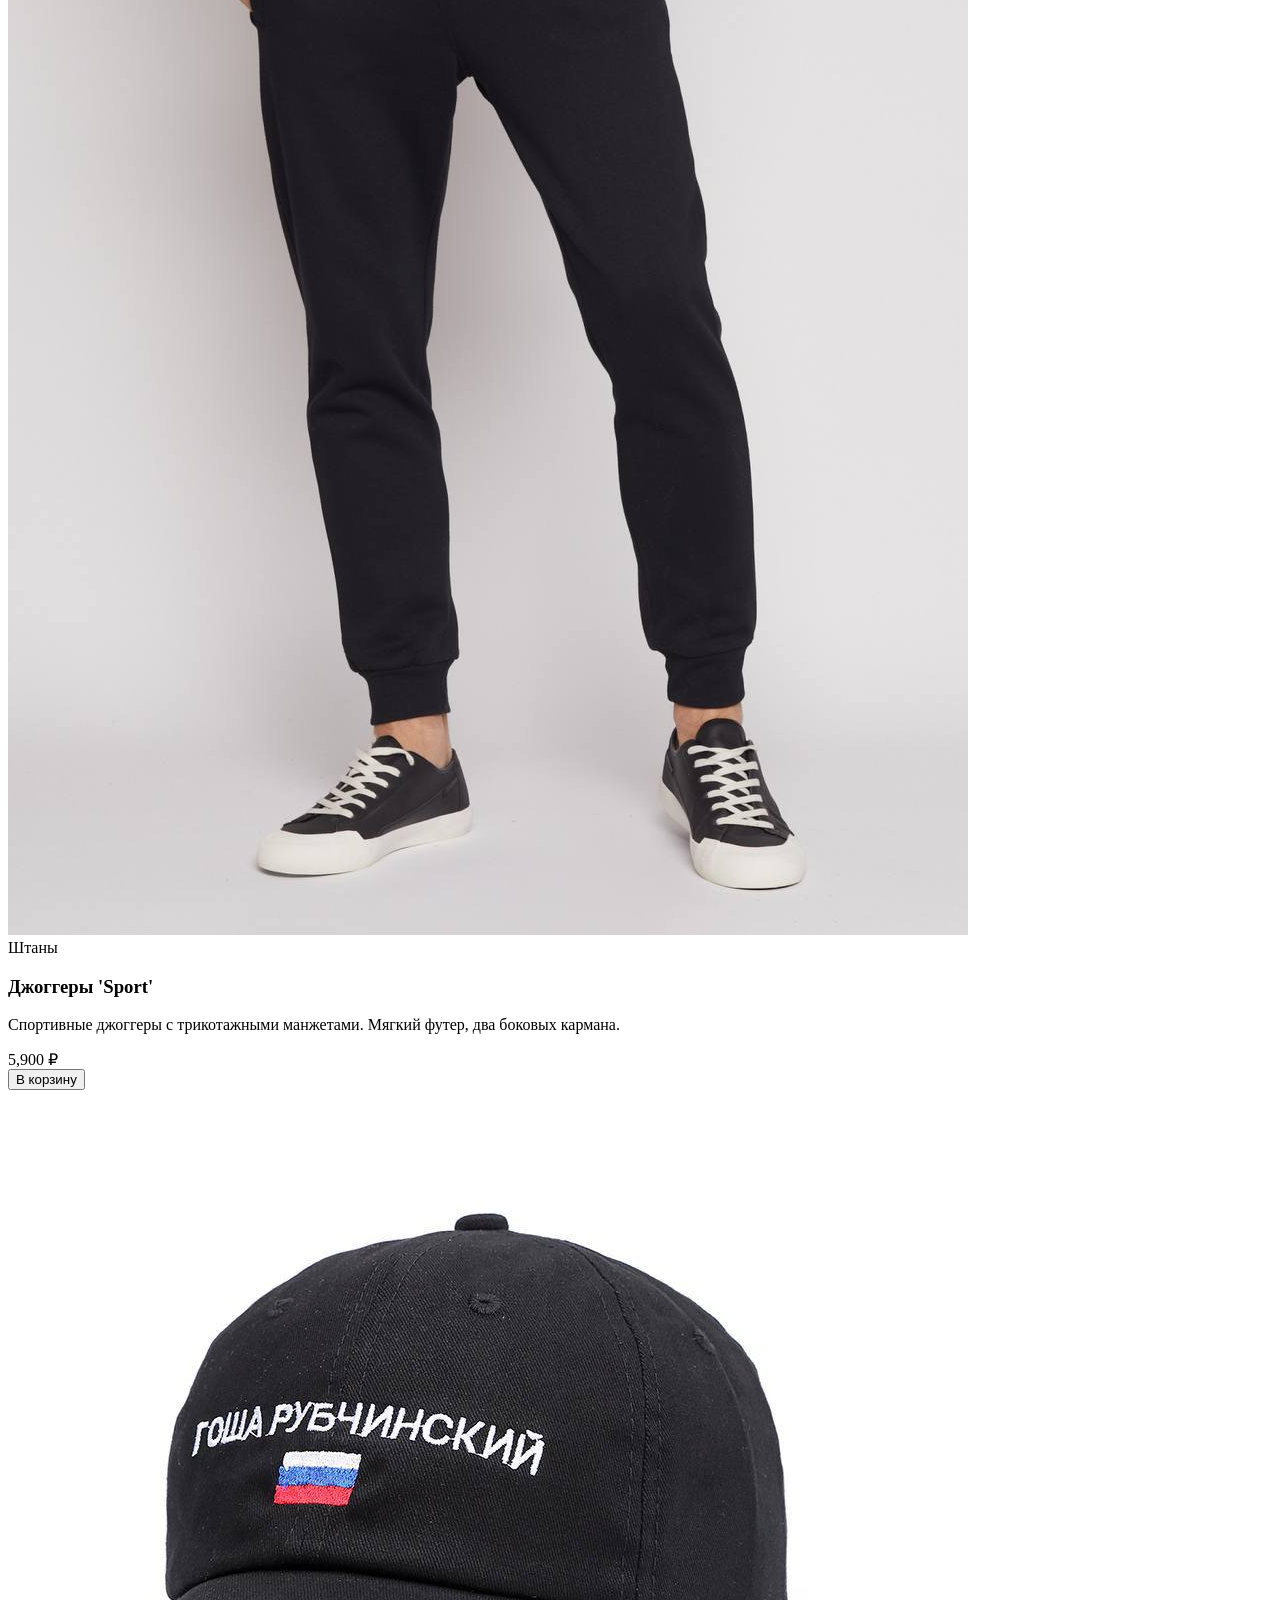
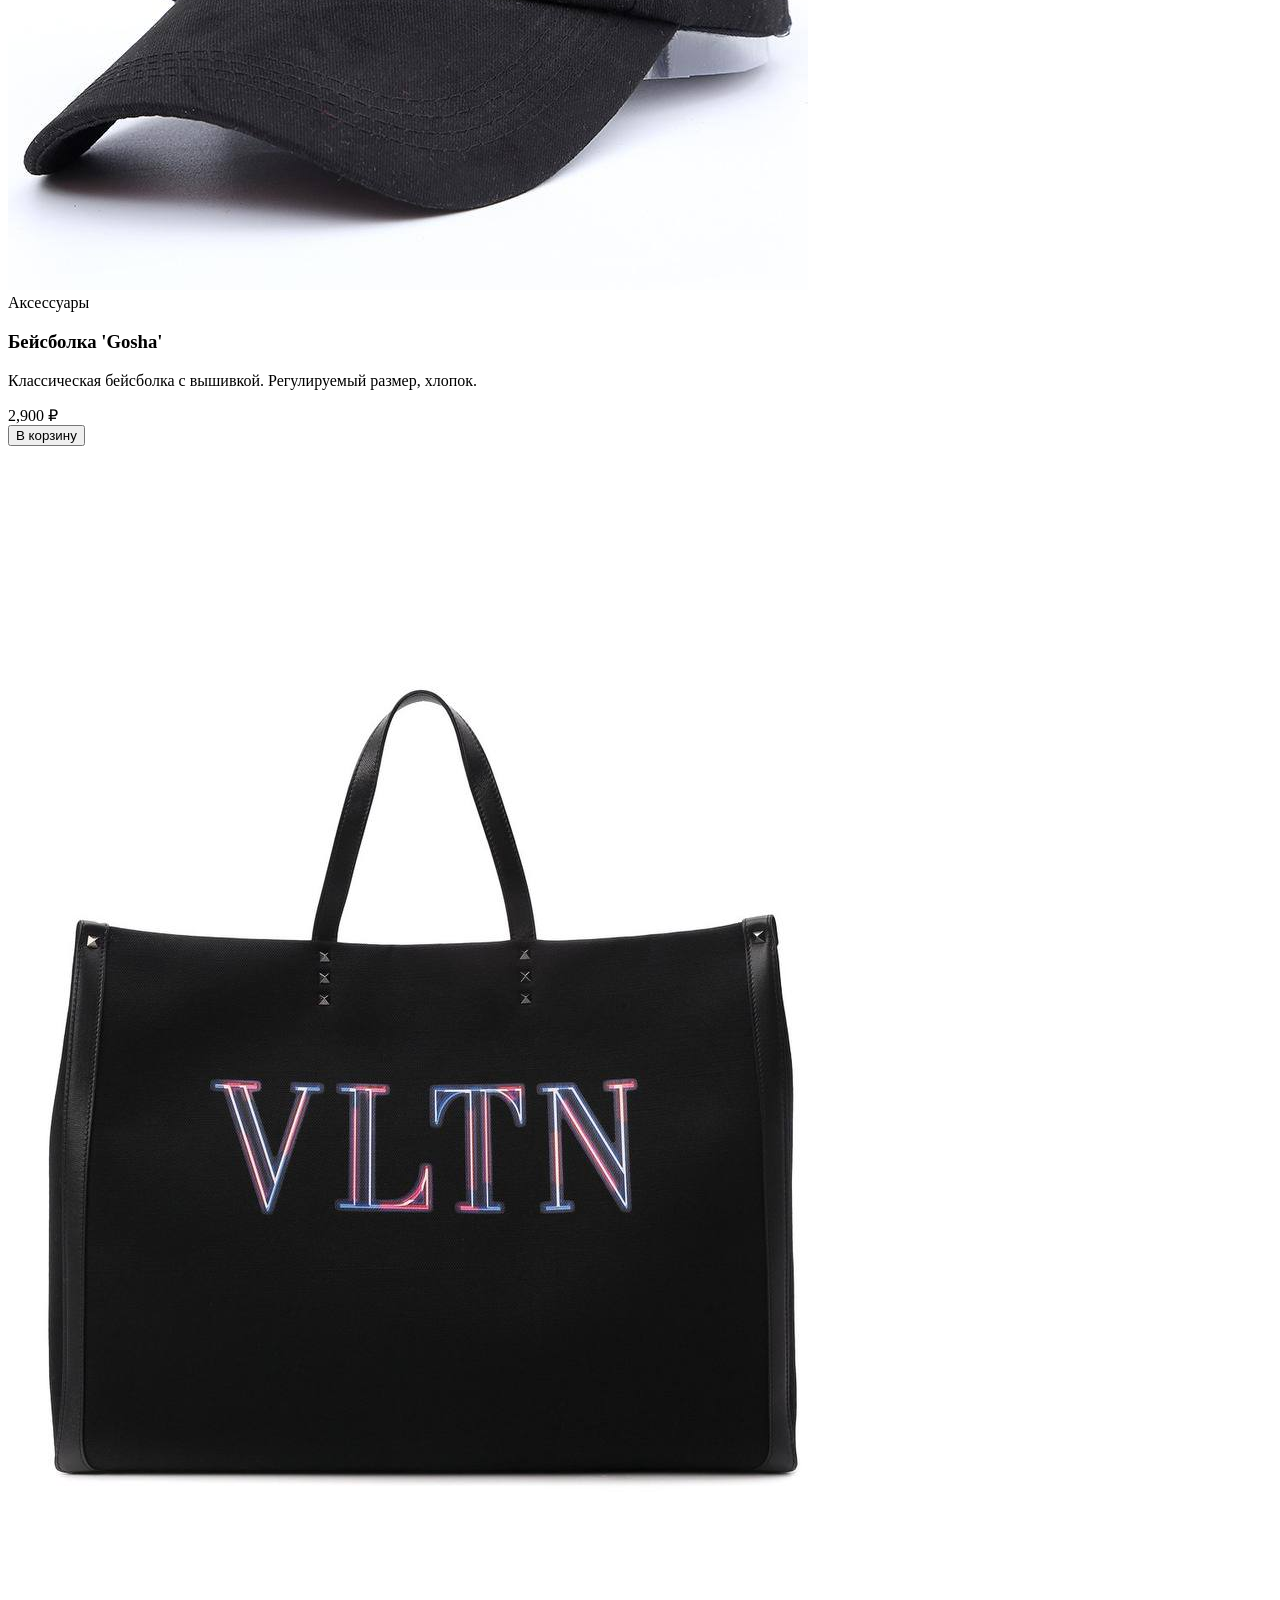
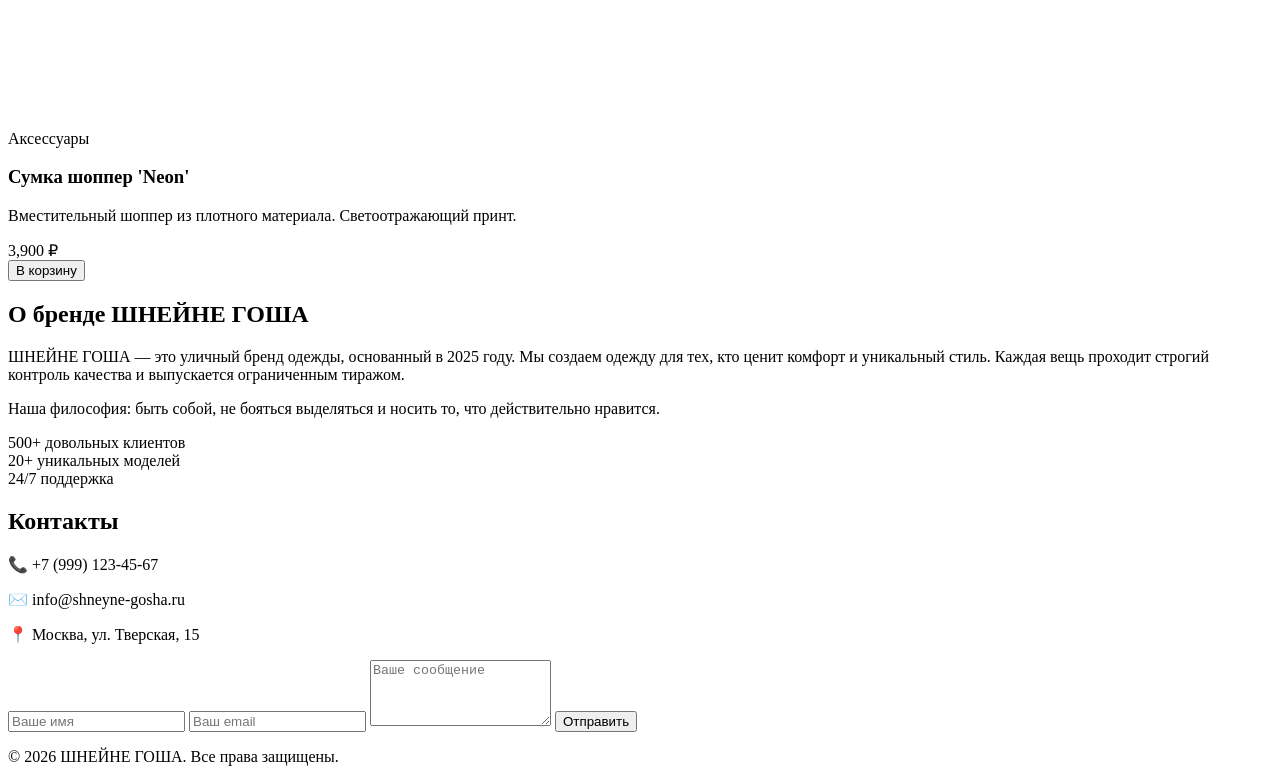
==== commit 5f265438: "sait" ====
--- a/index.html
+++ b/index.html
@@ -2,10 +2,11 @@
 <html lang="ru">
 
 <head>
+  <meta name="viewport" content="width=device-width, initial-scale=1.0">
   <meta charset="UTF-8">
   <meta name="viewport" content="width=device-width, initial-scale=1.0">
   <title>ШНЕЙНЕ ГОША | Официальный магазин одежды</title>
-  <link rel="stylesheet" href="css/style.css">
+  <link rel="stylesheet" href="/shnene/css/style.css">
 </head>
 
 <body>
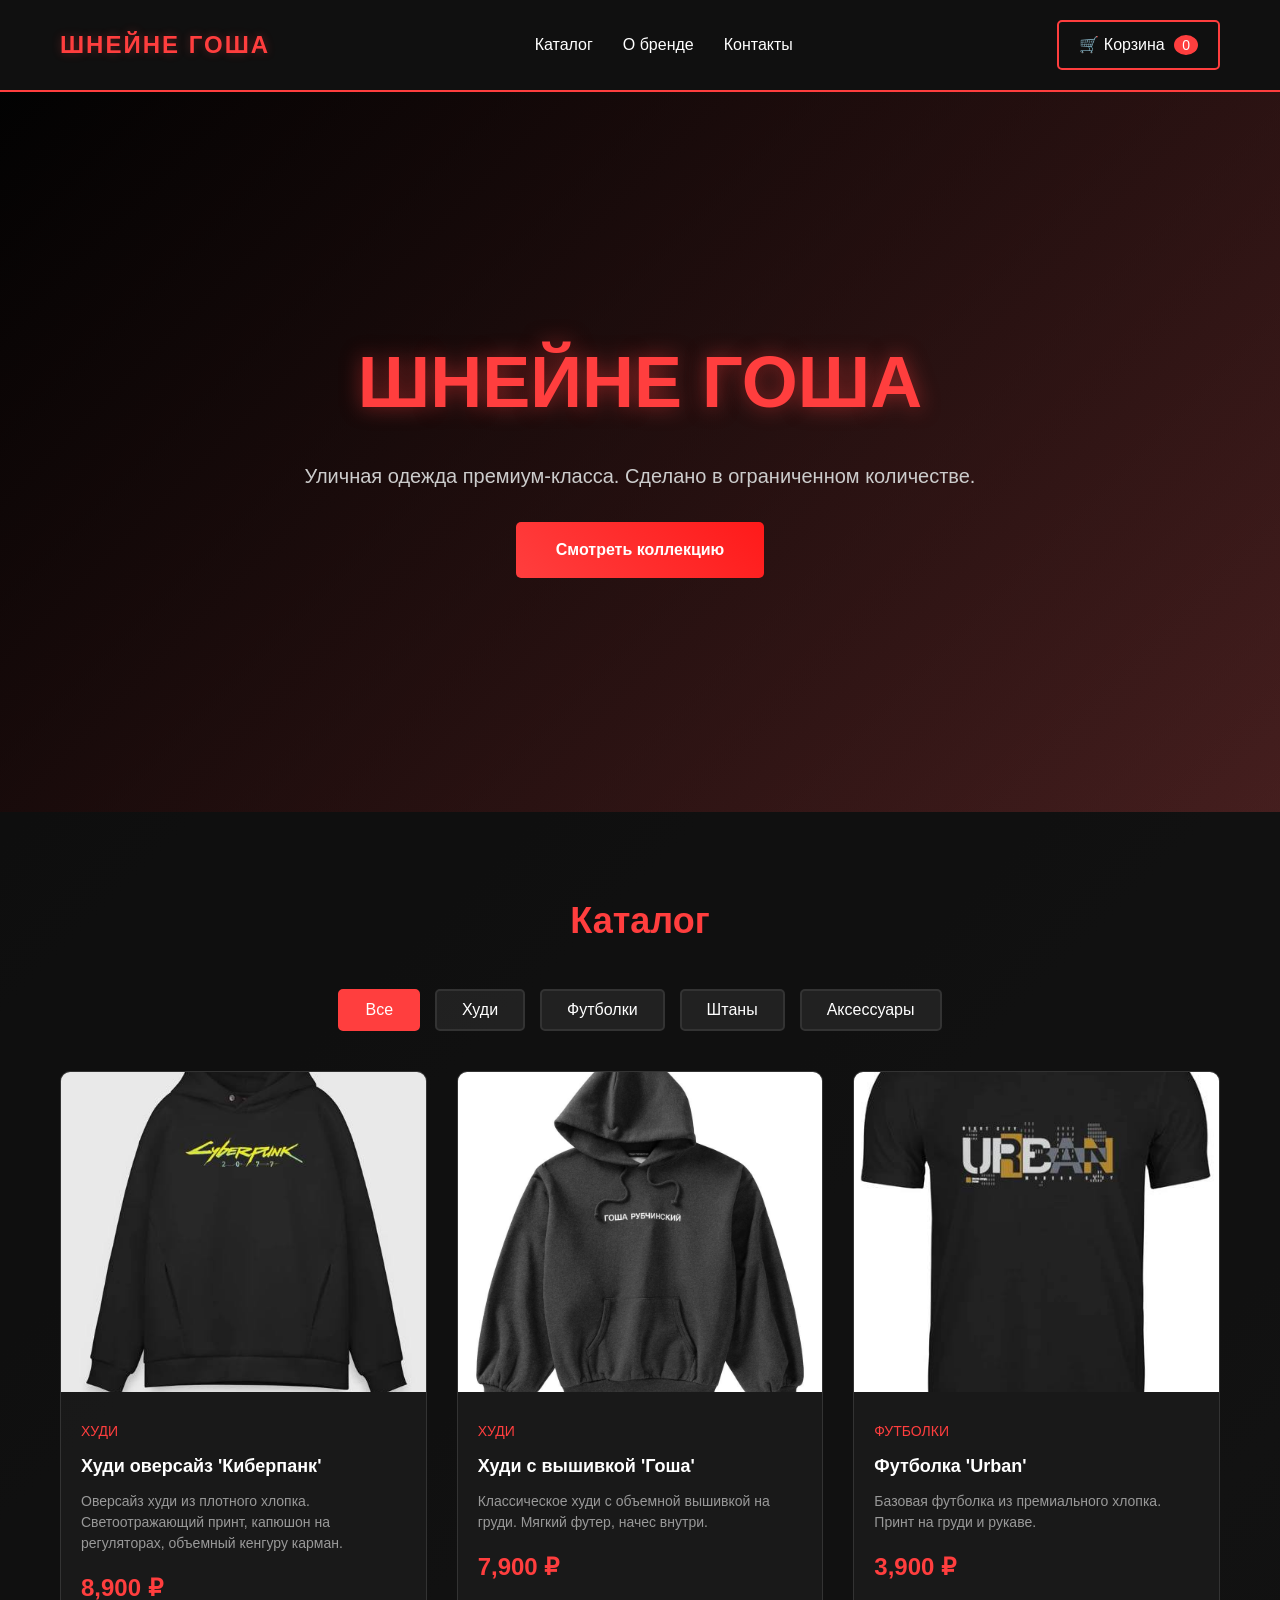
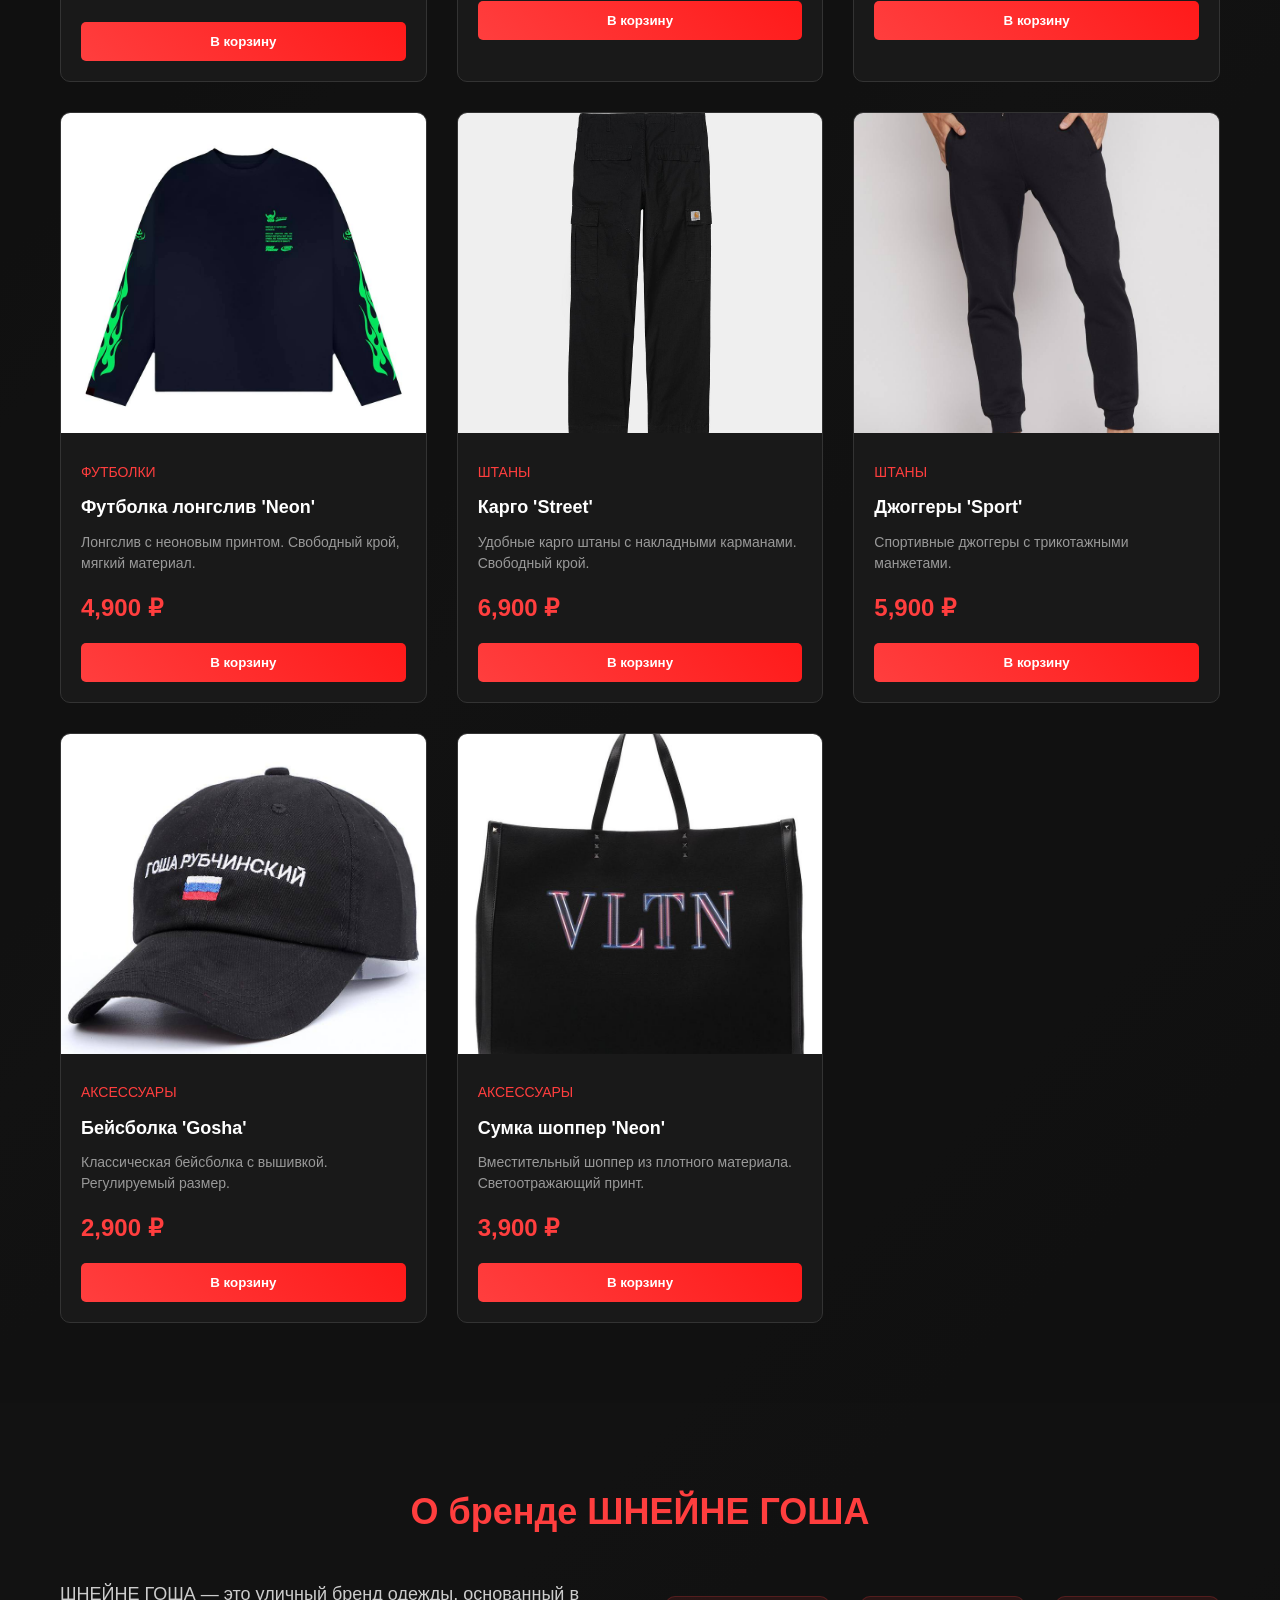
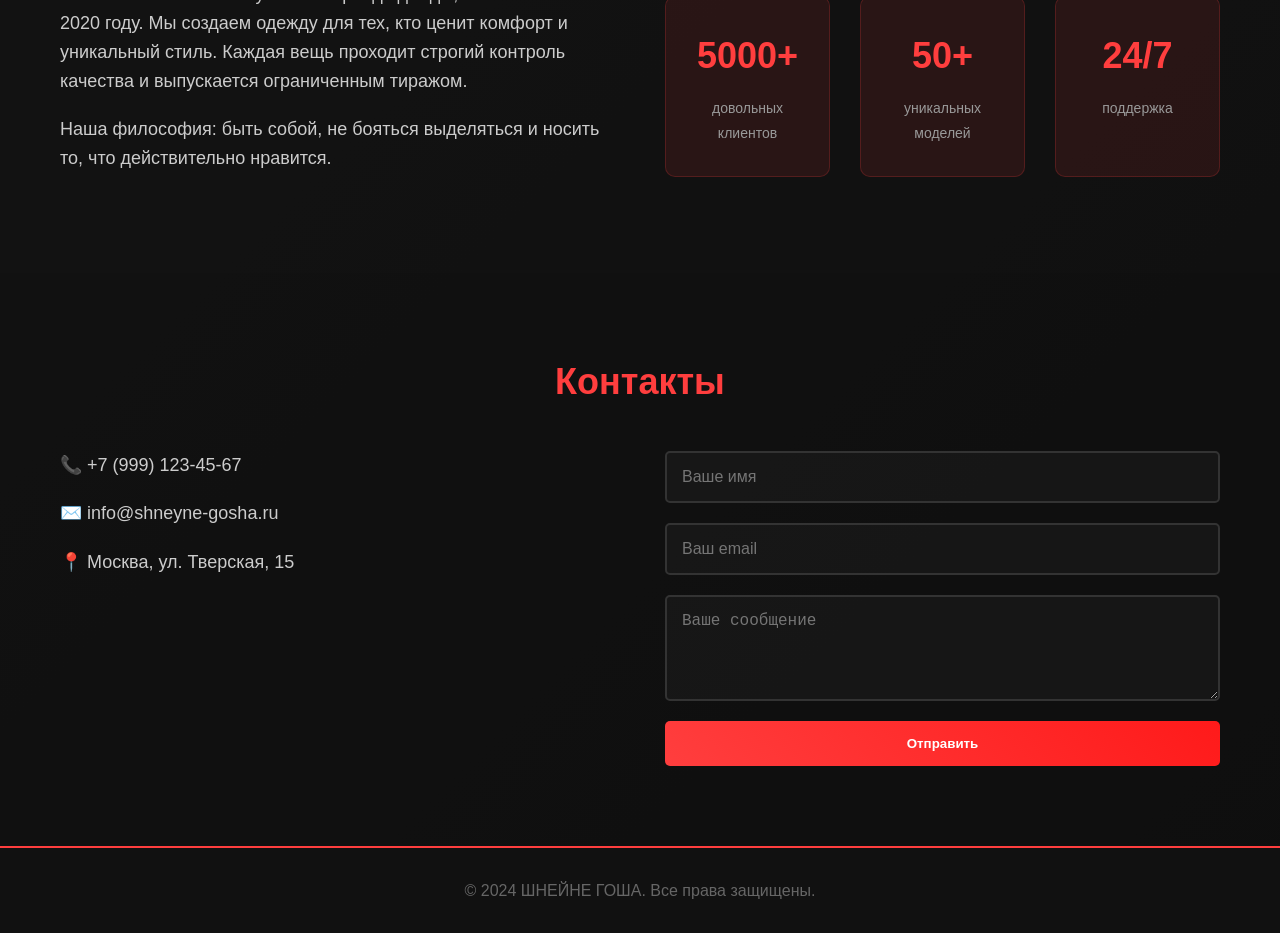
==== commit df8f6d6e: "New" ====
--- a/index.html
+++ b/index.html
@@ -2,22 +2,20 @@
 <html lang="ru">
 
 <head>
-  <meta name="viewport" content="width=device-width, initial-scale=1.0">
   <meta charset="UTF-8">
   <meta name="viewport" content="width=device-width, initial-scale=1.0">
   <title>ШНЕЙНЕ ГОША | Официальный магазин одежды</title>
-  <link rel="stylesheet" href="/shnene/css/style.css">
+  <link rel="stylesheet" href="css/style.css">
 </head>
 
 <body>
-  <!-- Навигация -->
   <nav class="navbar">
     <div class="container">
       <a href="index.html" class="logo">ШНЕЙНЕ ГОША</a>
       <ul class="nav-links">
         <li><a href="index.html">Каталог</a></li>
-        <li><a href="#about">О бренде</a></li>
-        <li><a href="#contact">Контакты</a></li>
+        <li><a href="index.html#about">О бренде</a></li>
+        <li><a href="index.html#contact">Контакты</a></li>
       </ul>
       <a href="cart.html" class="cart-btn">
         🛒 Корзина <span class="cart-count">0</span>
@@ -25,7 +23,6 @@
     </div>
   </nav>
 
-  <!-- Герой секция -->
   <section class="hero">
     <div class="container">
       <h1>ШНЕЙНЕ ГОША</h1>
@@ -34,7 +31,6 @@
     </div>
   </section>
 
-  <!-- Каталог товаров -->
   <section id="catalog" class="catalog">
     <div class="container">
       <h2>Каталог</h2>
@@ -45,43 +41,30 @@
         <button class="filter-btn" data-category="pants">Штаны</button>
         <button class="filter-btn" data-category="accessories">Аксессуары</button>
       </div>
-
-      <div class="products-grid" id="products-grid">
-        <!-- Товары будут загружаться через JS -->
-      </div>
+      <div class="products-grid" id="products-grid"></div>
     </div>
   </section>
 
-  <!-- О бренде -->
   <section id="about" class="about">
     <div class="container">
       <h2>О бренде ШНЕЙНЕ ГОША</h2>
       <div class="about-content">
         <div class="about-text">
-          <p>ШНЕЙНЕ ГОША — это уличный бренд одежды, основанный в 2025 году. Мы создаем одежду для тех, кто ценит
+          <p>ШНЕЙНЕ ГОША — это уличный бренд одежды, основанный в 2020 году. Мы создаем одежду для тех, кто ценит
             комфорт и уникальный стиль. Каждая вещь проходит строгий контроль качества и выпускается ограниченным
             тиражом.</p>
           <p>Наша философия: быть собой, не бояться выделяться и носить то, что действительно нравится.</p>
         </div>
         <div class="about-stats">
-          <div class="stat">
-            <span class="stat-number">500+</span>
-            <span class="stat-label">довольных клиентов</span>
+          <div class="stat"><span class="stat-number">5000+</span><span class="stat-label">довольных клиентов</span>
           </div>
-          <div class="stat">
-            <span class="stat-number">20+</span>
-            <span class="stat-label">уникальных моделей</span>
-          </div>
-          <div class="stat">
-            <span class="stat-number">24/7</span>
-            <span class="stat-label">поддержка</span>
-          </div>
+          <div class="stat"><span class="stat-number">50+</span><span class="stat-label">уникальных моделей</span></div>
+          <div class="stat"><span class="stat-number">24/7</span><span class="stat-label">поддержка</span></div>
         </div>
       </div>
     </div>
   </section>
 
-  <!-- Контакты -->
   <section id="contact" class="contact">
     <div class="container">
       <h2>Контакты</h2>
@@ -101,10 +84,9 @@
     </div>
   </section>
 
-  <!-- Футер -->
   <footer class="footer">
     <div class="container">
-      <p>© 2026 ШНЕЙНЕ ГОША. Все права защищены.</p>
+      <p>© 2024 ШНЕЙНЕ ГОША. Все права защищены.</p>
     </div>
   </footer>
 
--- a/css/style.css
+++ b/css/style.css
@@ -0,0 +1,807 @@
+/* Общие стили с градиентным фоном */
+* {
+    margin: 0;
+    padding: 0;
+    box-sizing: border-box;
+}
+
+body {
+    font-family: 'Inter', -apple-system, BlinkMacSystemFont, 'Segoe UI', Roboto, sans-serif;
+    background: linear-gradient(135deg, #0a0a0a 0%, #1a1a1a 50%, #0f0f0f 100%);
+    color: #ffffff;
+    line-height: 1.6;
+    min-height: 100vh;
+}
+
+.container {
+    max-width: 1200px;
+    margin: 0 auto;
+    padding: 0 20px;
+}
+
+/* Навигация */
+.navbar {
+    background: rgba(17, 17, 17, 0.95);
+    backdrop-filter: blur(10px);
+    padding: 20px 0;
+    position: sticky;
+    top: 0;
+    z-index: 1000;
+    border-bottom: 2px solid #ff3e3e;
+}
+
+.navbar .container {
+    display: flex;
+    justify-content: space-between;
+    align-items: center;
+}
+
+.logo {
+    font-size: 24px;
+    font-weight: 800;
+    color: #ff3e3e;
+    text-decoration: none;
+    letter-spacing: 2px;
+    text-shadow: 0 0 10px rgba(255, 62, 62, 0.3);
+}
+
+.nav-links {
+    display: flex;
+    list-style: none;
+    gap: 30px;
+}
+
+.nav-links a {
+    color: #ffffff;
+    text-decoration: none;
+    font-weight: 500;
+    transition: all 0.3s;
+}
+
+.nav-links a:hover {
+    color: #ff3e3e;
+}
+
+.cart-btn {
+    background: none;
+    border: 2px solid #ff3e3e;
+    color: #ffffff;
+    padding: 10px 20px;
+    cursor: pointer;
+    font-size: 16px;
+    border-radius: 5px;
+    transition: all 0.3s;
+    text-decoration: none;
+    display: inline-block;
+}
+
+.cart-btn:hover {
+    background-color: #ff3e3e;
+    transform: scale(1.05);
+}
+
+.cart-count {
+    background-color: #ff3e3e;
+    padding: 2px 8px;
+    border-radius: 50%;
+    margin-left: 5px;
+    font-size: 14px;
+}
+
+/* Герой секция */
+.hero {
+    height: 80vh;
+    background: linear-gradient(135deg, rgba(0, 0, 0, 0.8) 0%, rgba(255, 62, 62, 0.2) 100%);
+    display: flex;
+    align-items: center;
+    text-align: center;
+    position: relative;
+}
+
+.hero h1 {
+    font-size: 72px;
+    margin-bottom: 20px;
+    color: #ff3e3e;
+    text-shadow: 0 0 20px rgba(255, 62, 62, 0.5);
+    animation: glow 2s ease-in-out infinite alternate;
+}
+
+@keyframes glow {
+    from { text-shadow: 0 0 20px rgba(255, 62, 62, 0.5); }
+    to { text-shadow: 0 0 40px rgba(255, 62, 62, 0.8); }
+}
+
+.hero p {
+    font-size: 20px;
+    margin-bottom: 30px;
+    color: #cccccc;
+}
+
+.btn {
+    display: inline-block;
+    padding: 15px 40px;
+    background: linear-gradient(45deg, #ff3e3e, #ff1a1a);
+    color: #ffffff;
+    text-decoration: none;
+    border-radius: 5px;
+    font-weight: 600;
+    transition: all 0.3s;
+    border: none;
+    cursor: pointer;
+}
+
+.btn:hover {
+    transform: translateY(-2px);
+    box-shadow: 0 5px 30px rgba(255, 62, 62, 0.4);
+}
+
+/* Каталог */
+.catalog {
+    padding: 80px 0;
+    background: rgba(15, 15, 15, 0.7);
+}
+
+.catalog h2 {
+    text-align: center;
+    font-size: 36px;
+    margin-bottom: 40px;
+    color: #ff3e3e;
+}
+
+.filters {
+    display: flex;
+    justify-content: center;
+    gap: 15px;
+    margin-bottom: 40px;
+    flex-wrap: wrap;
+}
+
+.filter-btn {
+    padding: 10px 25px;
+    background: rgba(51, 51, 51, 0.5);
+    border: 2px solid #333333;
+    color: #ffffff;
+    cursor: pointer;
+    border-radius: 5px;
+    font-size: 16px;
+    transition: all 0.3s;
+}
+
+.filter-btn:hover,
+.filter-btn.active {
+    background-color: #ff3e3e;
+    border-color: #ff3e3e;
+}
+
+.products-grid {
+    display: grid;
+    grid-template-columns: repeat(auto-fill, minmax(280px, 1fr));
+    gap: 30px;
+}
+
+.product-card {
+    background: rgba(26, 26, 26, 0.9);
+    border-radius: 10px;
+    overflow: hidden;
+    transition: all 0.3s;
+    cursor: pointer;
+    border: 1px solid #333333;
+}
+
+.product-card:hover {
+    transform: translateY(-5px) scale(1.02);
+    box-shadow: 0 10px 40px rgba(255, 62, 62, 0.2);
+}
+
+.product-image {
+    width: 100%;
+    height: 320px;
+    object-fit: cover;
+    background: linear-gradient(45deg, #262626, #1a1a1a);
+}
+
+.product-info {
+    padding: 20px;
+}
+
+.product-title {
+    font-size: 18px;
+    font-weight: 600;
+    margin-bottom: 10px;
+    color: #ffffff;
+}
+
+.product-category {
+    color: #ff3e3e;
+    font-size: 14px;
+    margin-bottom: 10px;
+    text-transform: uppercase;
+}
+
+.product-description {
+    color: #999999;
+    font-size: 14px;
+    margin-bottom: 15px;
+    line-height: 1.5;
+}
+
+.product-price {
+    font-size: 24px;
+    font-weight: 700;
+    color: #ff3e3e;
+    margin-bottom: 15px;
+}
+
+.add-to-cart {
+    width: 100%;
+    padding: 12px;
+    background: linear-gradient(45deg, #ff3e3e, #ff1a1a);
+    color: #ffffff;
+    border: none;
+    border-radius: 5px;
+    font-weight: 600;
+    cursor: pointer;
+    transition: all 0.3s;
+}
+
+.add-to-cart:hover {
+    transform: scale(1.02);
+}
+
+/* О бренде */
+.about {
+    padding: 80px 0;
+    background: rgba(17, 17, 17, 0.7);
+}
+
+.about h2 {
+    text-align: center;
+    font-size: 36px;
+    margin-bottom: 40px;
+    color: #ff3e3e;
+}
+
+.about-content {
+    display: grid;
+    grid-template-columns: 1fr 1fr;
+    gap: 50px;
+    align-items: center;
+}
+
+.about-text p {
+    margin-bottom: 20px;
+    color: #cccccc;
+    font-size: 18px;
+}
+
+.about-stats {
+    display: grid;
+    grid-template-columns: repeat(3, 1fr);
+    gap: 30px;
+    text-align: center;
+}
+
+.stat {
+    background: rgba(255, 62, 62, 0.1);
+    padding: 30px;
+    border-radius: 10px;
+    border: 1px solid rgba(255, 62, 62, 0.2);
+}
+
+.stat-number {
+    display: block;
+    font-size: 36px;
+    font-weight: 700;
+    color: #ff3e3e;
+    margin-bottom: 10px;
+}
+
+.stat-label {
+    color: #999999;
+    font-size: 14px;
+}
+
+/* Контакты */
+.contact {
+    padding: 80px 0;
+    background: rgba(15, 15, 15, 0.7);
+}
+
+.contact h2 {
+    text-align: center;
+    font-size: 36px;
+    margin-bottom: 40px;
+    color: #ff3e3e;
+}
+
+.contact-content {
+    display: grid;
+    grid-template-columns: 1fr 1fr;
+    gap: 50px;
+}
+
+.contact-info p {
+    margin-bottom: 20px;
+    font-size: 18px;
+    color: #cccccc;
+}
+
+.contact-form {
+    display: flex;
+    flex-direction: column;
+    gap: 20px;
+}
+
+.contact-form input,
+.contact-form textarea {
+    padding: 15px;
+    background: rgba(26, 26, 26, 0.7);
+    border: 2px solid #333333;
+    color: #ffffff;
+    border-radius: 5px;
+    font-size: 16px;
+}
+
+.contact-form input:focus,
+.contact-form textarea:focus {
+    outline: none;
+    border-color: #ff3e3e;
+}
+
+/* Страница товара */
+.product-page {
+    padding: 40px 0;
+    min-height: 60vh;
+}
+
+.breadcrumbs {
+    margin-bottom: 30px;
+    color: #666666;
+}
+
+.breadcrumbs a {
+    color: #ff3e3e;
+    text-decoration: none;
+}
+
+.product-detail {
+    display: grid;
+    grid-template-columns: 1fr 1fr;
+    gap: 50px;
+    margin-bottom: 60px;
+}
+
+.product-detail-image {
+    width: 100%;
+    height: 500px;
+    object-fit: cover;
+    border-radius: 10px;
+    background: linear-gradient(45deg, #1a1a1a, #262626);
+    border: 1px solid #333333;
+}
+
+.product-detail-info h1 {
+    font-size: 36px;
+    margin-bottom: 20px;
+    color: #ffffff;
+}
+
+.product-detail-category {
+    color: #ff3e3e;
+    font-size: 16px;
+    margin-bottom: 20px;
+    text-transform: uppercase;
+}
+
+.product-detail-price {
+    font-size: 36px;
+    font-weight: 700;
+    color: #ff3e3e;
+    margin-bottom: 30px;
+}
+
+.product-detail-description {
+    color: #cccccc;
+    margin-bottom: 30px;
+    line-height: 1.8;
+}
+
+.product-specs {
+    margin-bottom: 30px;
+    padding: 20px;
+    background: rgba(26, 26, 26, 0.7);
+    border-radius: 5px;
+    border: 1px solid #333333;
+}
+
+.product-specs h3 {
+    color: #ffffff;
+    margin-bottom: 15px;
+}
+
+.product-specs ul {
+    list-style: none;
+    color: #999999;
+}
+
+.product-specs li {
+    margin-bottom: 10px;
+    padding-left: 20px;
+    position: relative;
+}
+
+.product-specs li:before {
+    content: "•";
+    color: #ff3e3e;
+    position: absolute;
+    left: 0;
+}
+
+/* Страница корзины */
+.cart-page {
+    padding: 40px 0;
+    min-height: 60vh;
+}
+
+.cart-title {
+    font-size: 36px;
+    margin-bottom: 40px;
+    color: #ff3e3e;
+    text-align: center;
+}
+
+.cart-content {
+    background: rgba(26, 26, 26, 0.7);
+    border-radius: 10px;
+    padding: 30px;
+    border: 1px solid #333333;
+}
+
+.cart-empty {
+    text-align: center;
+    padding: 60px 20px;
+}
+
+.cart-empty p {
+    color: #999999;
+    font-size: 18px;
+    margin-bottom: 30px;
+}
+
+.cart-items {
+    margin-bottom: 30px;
+}
+
+.cart-item {
+    display: grid;
+    grid-template-columns: 100px 2fr 1fr 1fr auto;
+    gap: 20px;
+    align-items: center;
+    padding: 20px;
+    border-bottom: 1px solid #333333;
+}
+
+.cart-item-image {
+    width: 100px;
+    height: 100px;
+    object-fit: cover;
+    border-radius: 5px;
+}
+
+.cart-item-info h3 {
+    color: #ffffff;
+    margin-bottom: 5px;
+    font-size: 18px;
+}
+
+.cart-item-info p {
+    color: #999999;
+    font-size: 14px;
+}
+
+.cart-item-price {
+    color: #ff3e3e;
+    font-size: 18px;
+    font-weight: 600;
+}
+
+.cart-item-quantity {
+    display: flex;
+    align-items: center;
+    gap: 10px;
+}
+
+.quantity-btn {
+    width: 30px;
+    height: 30px;
+    background: rgba(255, 62, 62, 0.1);
+    border: 1px solid #ff3e3e;
+    color: #ffffff;
+    cursor: pointer;
+    border-radius: 5px;
+    font-size: 18px;
+}
+
+.quantity-btn:hover {
+    background: #ff3e3e;
+}
+
+.quantity-value {
+    color: #ffffff;
+    font-size: 16px;
+    min-width: 30px;
+    text-align: center;
+}
+
+.remove-btn {
+    background: none;
+    border: none;
+    color: #ff3e3e;
+    cursor: pointer;
+    font-size: 20px;
+    padding: 5px 10px;
+}
+
+.remove-btn:hover {
+    transform: scale(1.2);
+}
+
+.cart-summary {
+    background: rgba(0, 0, 0, 0.3);
+    border-radius: 10px;
+    padding: 30px;
+    margin-top: 30px;
+}
+
+.cart-total {
+    display: flex;
+    justify-content: space-between;
+    align-items: center;
+    margin-bottom: 20px;
+    font-size: 24px;
+    color: #ffffff;
+}
+
+.cart-total span:last-child {
+    color: #ff3e3e;
+    font-weight: 700;
+}
+
+.cart-actions {
+    display: flex;
+    gap: 20px;
+    justify-content: flex-end;
+}
+
+.clear-cart-btn {
+    padding: 12px 30px;
+    background: rgba(255, 62, 62, 0.1);
+    border: 2px solid #ff3e3e;
+    color: #ffffff;
+    border-radius: 5px;
+    cursor: pointer;
+    font-size: 16px;
+    font-weight: 600;
+}
+
+.clear-cart-btn:hover {
+    background: #ff3e3e;
+}
+
+.checkout-btn {
+    padding: 12px 40px;
+    background: linear-gradient(45deg, #ff3e3e, #ff1a1a);
+    border: none;
+    color: #ffffff;
+    border-radius: 5px;
+    cursor: pointer;
+    font-size: 16px;
+    font-weight: 600;
+}
+
+.checkout-btn:hover {
+    transform: translateY(-2px);
+}
+
+/* Размеры */
+.size-selector {
+    margin-bottom: 30px;
+}
+
+.size-selector h3 {
+    margin-bottom: 15px;
+    color: #ffffff;
+}
+
+.sizes {
+    display: flex;
+    gap: 10px;
+    flex-wrap: wrap;
+}
+
+.size-btn {
+    width: 50px;
+    height: 50px;
+    border: 2px solid #333333;
+    background: none;
+    color: #ffffff;
+    cursor: pointer;
+    border-radius: 5px;
+    font-size: 16px;
+    font-weight: 600;
+}
+
+.size-btn:hover,
+.size-btn.active {
+    background-color: #ff3e3e;
+    border-color: #ff3e3e;
+}
+
+.add-to-cart-large {
+    padding: 15px 40px;
+    background: linear-gradient(45deg, #ff3e3e, #ff1a1a);
+    color: #ffffff;
+    border: none;
+    border-radius: 5px;
+    font-size: 18px;
+    font-weight: 600;
+    cursor: pointer;
+}
+
+/* Модальное окно */
+.modal {
+    display: none;
+    position: fixed;
+    z-index: 2000;
+    left: 0;
+    top: 0;
+    width: 100%;
+    height: 100%;
+    background-color: rgba(0, 0, 0, 0.8);
+    justify-content: center;
+    align-items: center;
+}
+
+.modal-content {
+    background: linear-gradient(135deg, #1a1a1a, #0f0f0f);
+    border: 2px solid #ff3e3e;
+    border-radius: 10px;
+    padding: 30px;
+    width: 90%;
+    max-width: 500px;
+    max-height: 90vh;
+    overflow-y: auto;
+    position: relative;
+}
+
+.close-modal {
+    position: absolute;
+    right: 20px;
+    top: 15px;
+    font-size: 28px;
+    font-weight: bold;
+    color: #ff3e3e;
+    cursor: pointer;
+}
+
+.close-modal:hover {
+    color: #ffffff;
+}
+
+.modal-content h2 {
+    color: #ff3e3e;
+    margin-bottom: 20px;
+    text-align: center;
+}
+
+.form-group {
+    margin-bottom: 20px;
+}
+
+.form-group label {
+    display: block;
+    color: #ffffff;
+    margin-bottom: 8px;
+    font-weight: 500;
+}
+
+.form-group input,
+.form-group textarea {
+    width: 100%;
+    padding: 12px;
+    background: rgba(26, 26, 26, 0.9);
+    border: 2px solid #333333;
+    color: #ffffff;
+    border-radius: 5px;
+    font-size: 16px;
+}
+
+.form-group input:focus,
+.form-group textarea:focus {
+    outline: none;
+    border-color: #ff3e3e;
+}
+
+.modal-content .btn {
+    width: 100%;
+    margin-top: 10px;
+}
+
+/* Футер */
+.footer {
+    background: rgba(17, 17, 17, 0.95);
+    padding: 30px 0;
+    text-align: center;
+    border-top: 2px solid #ff3e3e;
+}
+
+.footer p {
+    color: #666666;
+}
+
+/* Адаптивность */
+@media (max-width: 768px) {
+    .navbar .container {
+        flex-direction: column;
+        gap: 15px;
+    }
+
+    .nav-links {
+        flex-wrap: wrap;
+        justify-content: center;
+    }
+
+    .hero h1 {
+        font-size: 48px;
+    }
+
+    .about-content,
+    .contact-content,
+    .product-detail {
+        grid-template-columns: 1fr;
+    }
+
+    .about-stats {
+        grid-template-columns: 1fr;
+    }
+
+    .product-detail-image {
+        height: 300px;
+    }
+
+    .cart-item {
+        grid-template-columns: 80px 1fr;
+        grid-template-rows: auto auto auto;
+        gap: 10px;
+    }
+
+    .cart-item-image {
+        grid-row: span 3;
+    }
+
+    .cart-item-info {
+        grid-column: 2;
+    }
+
+    .cart-item-price {
+        grid-column: 2;
+    }
+
+    .cart-item-quantity {
+        grid-column: 2;
+    }
+
+    .remove-btn {
+        grid-column: 2;
+        justify-self: start;
+    }
+
+    .cart-actions {
+        flex-direction: column;
+    }
+
+    .clear-cart-btn,
+    .checkout-btn {
+        width: 100%;
+    }
+}
